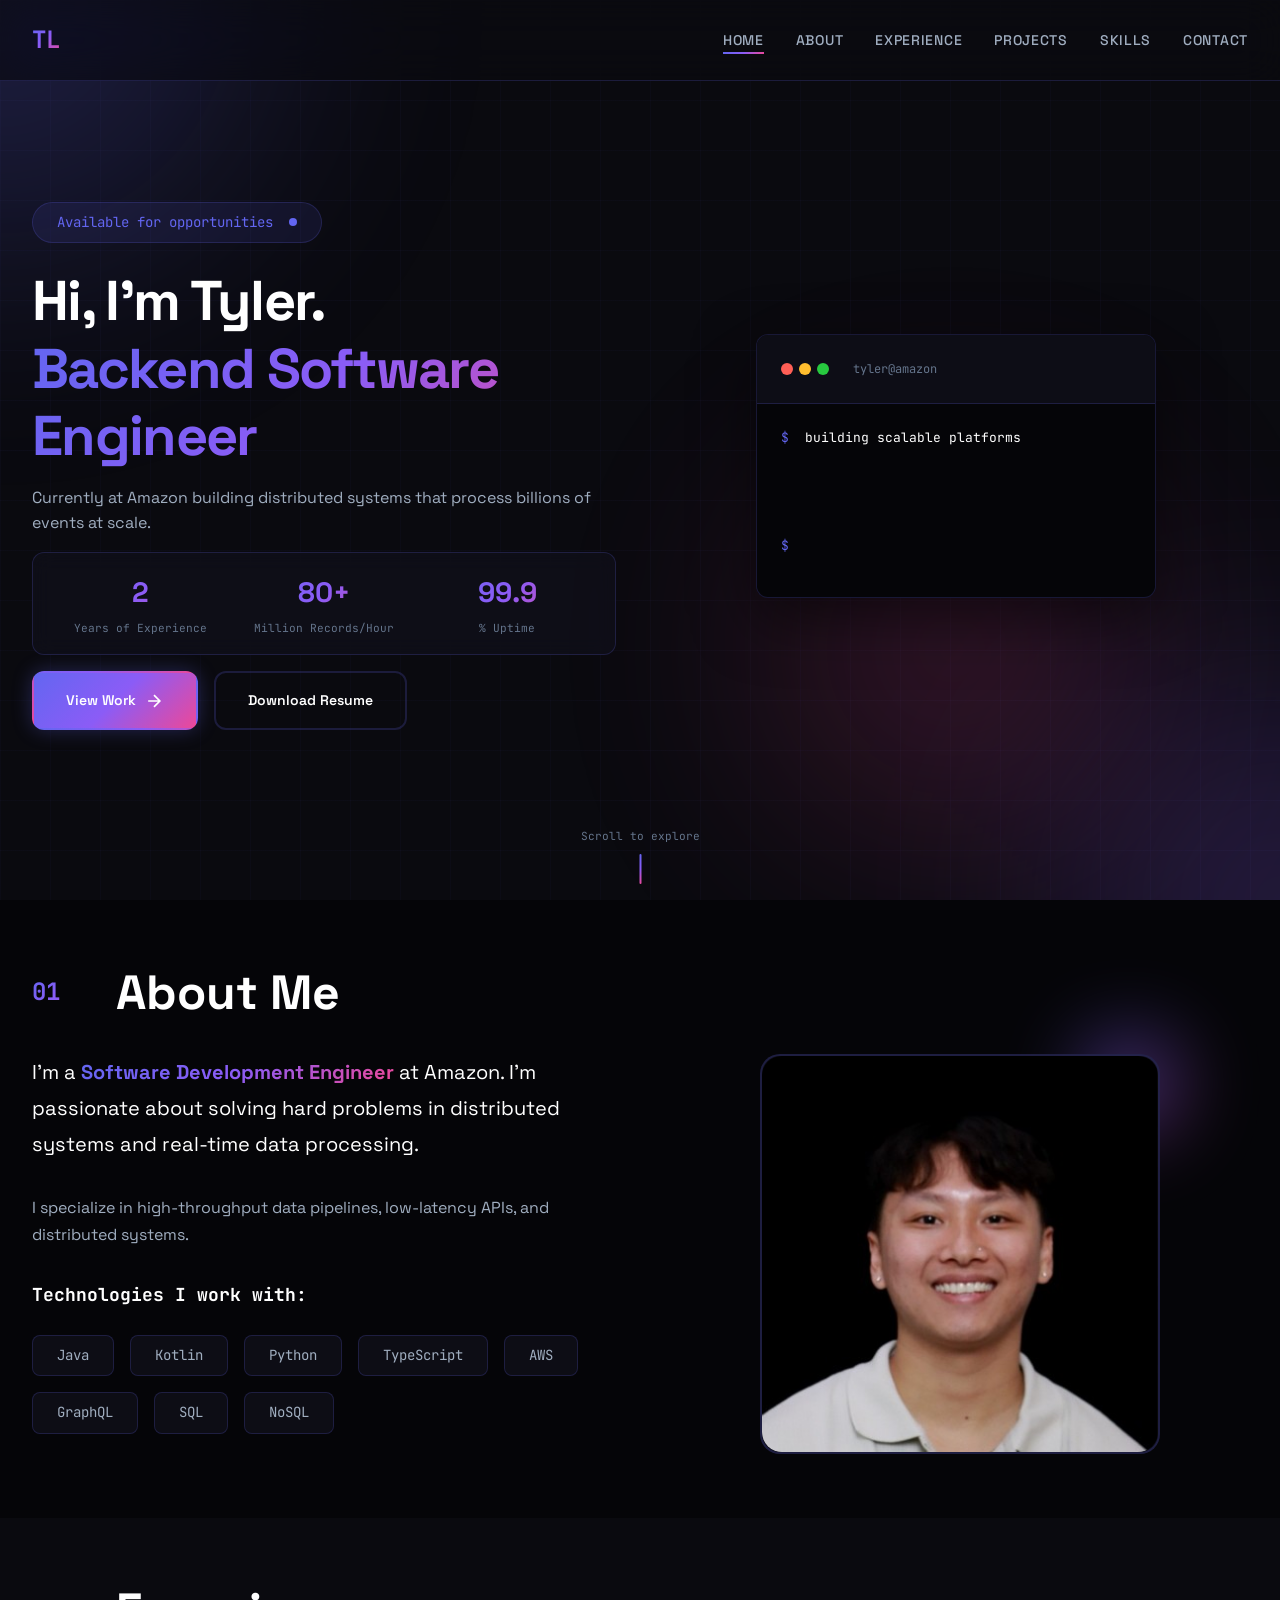
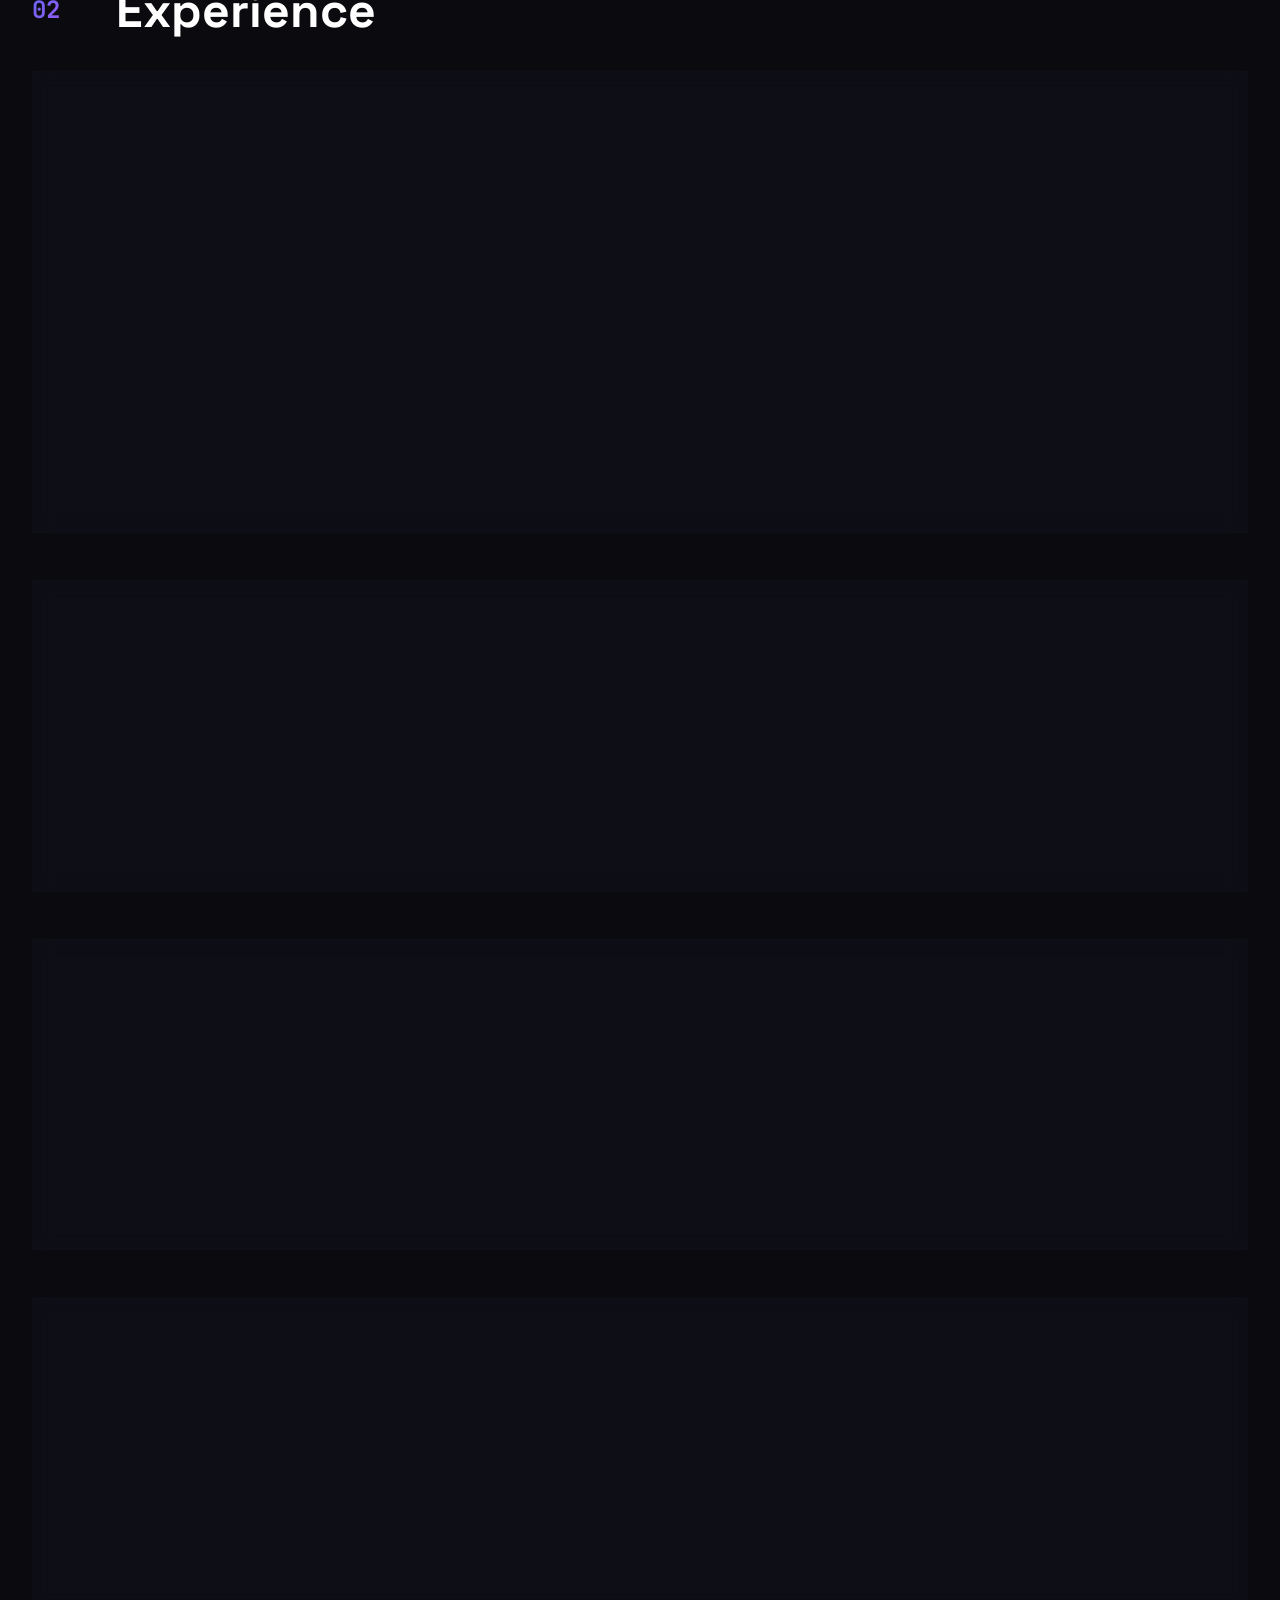
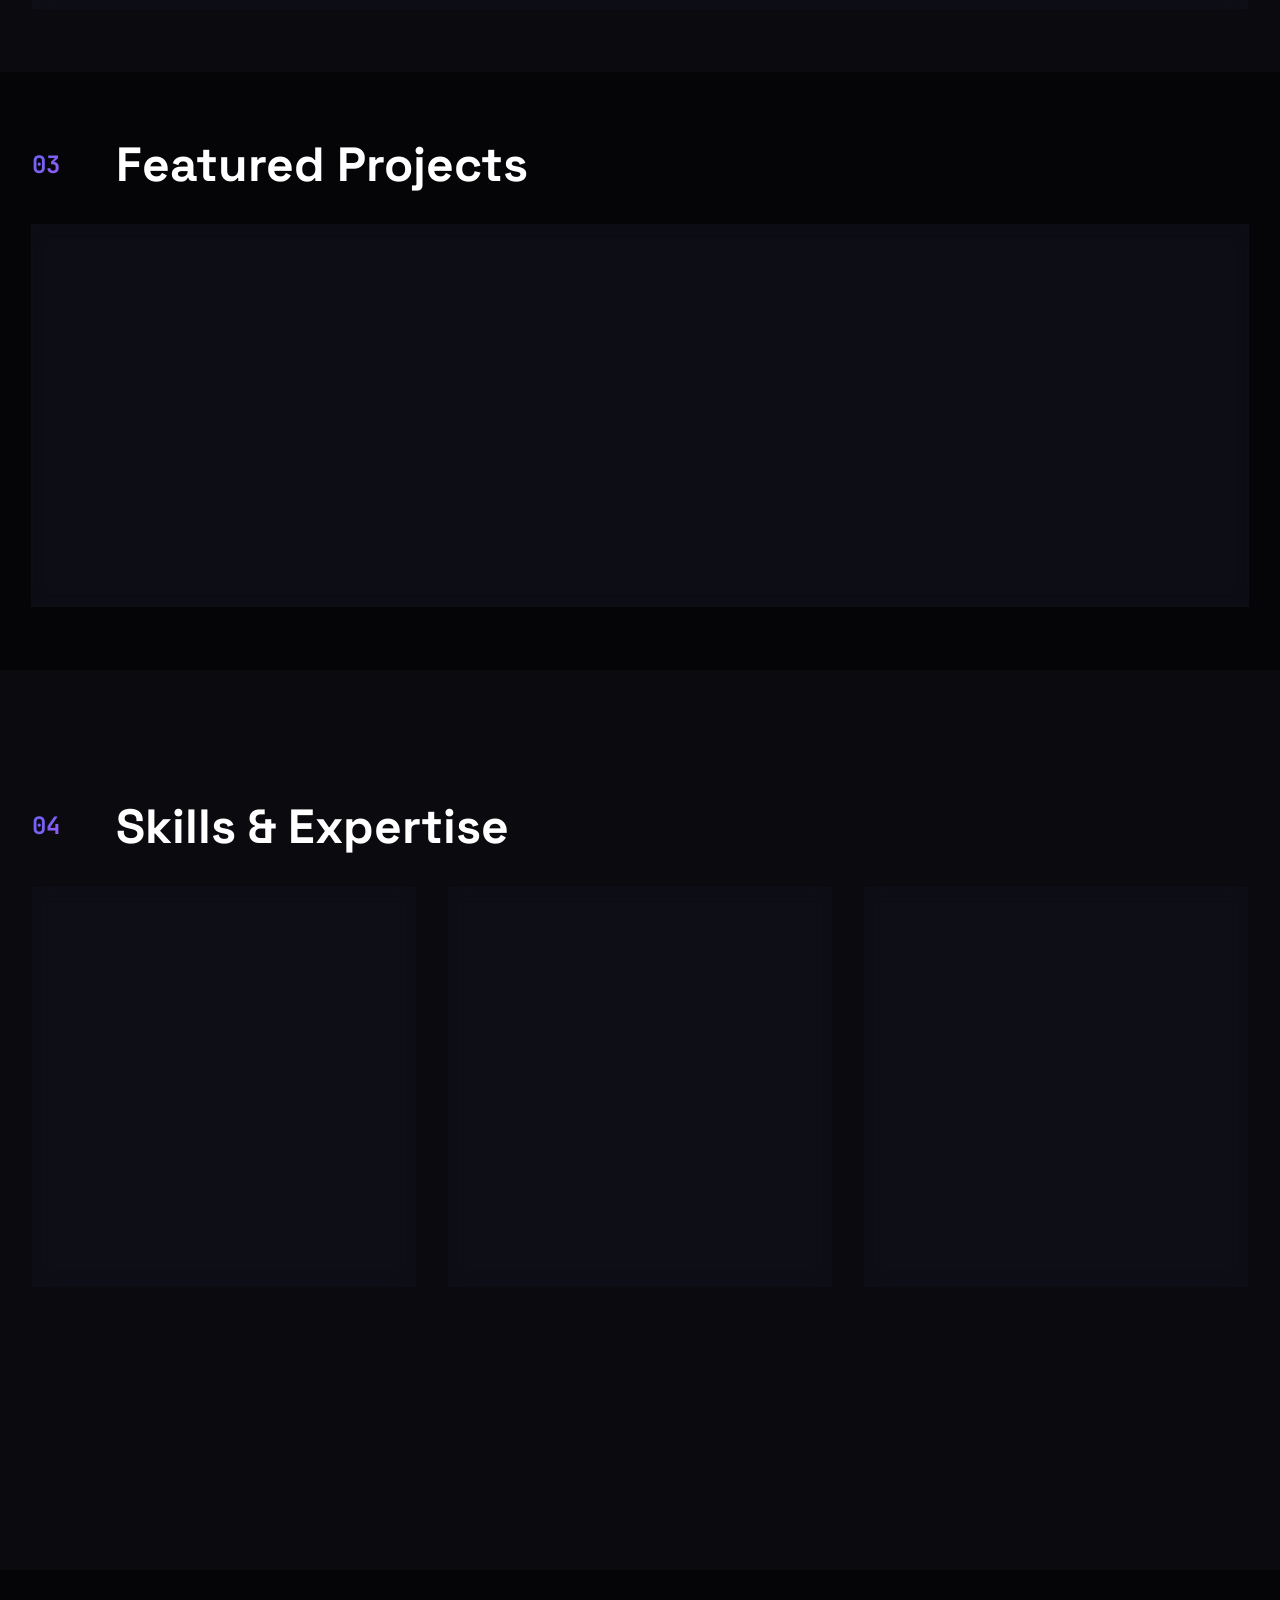
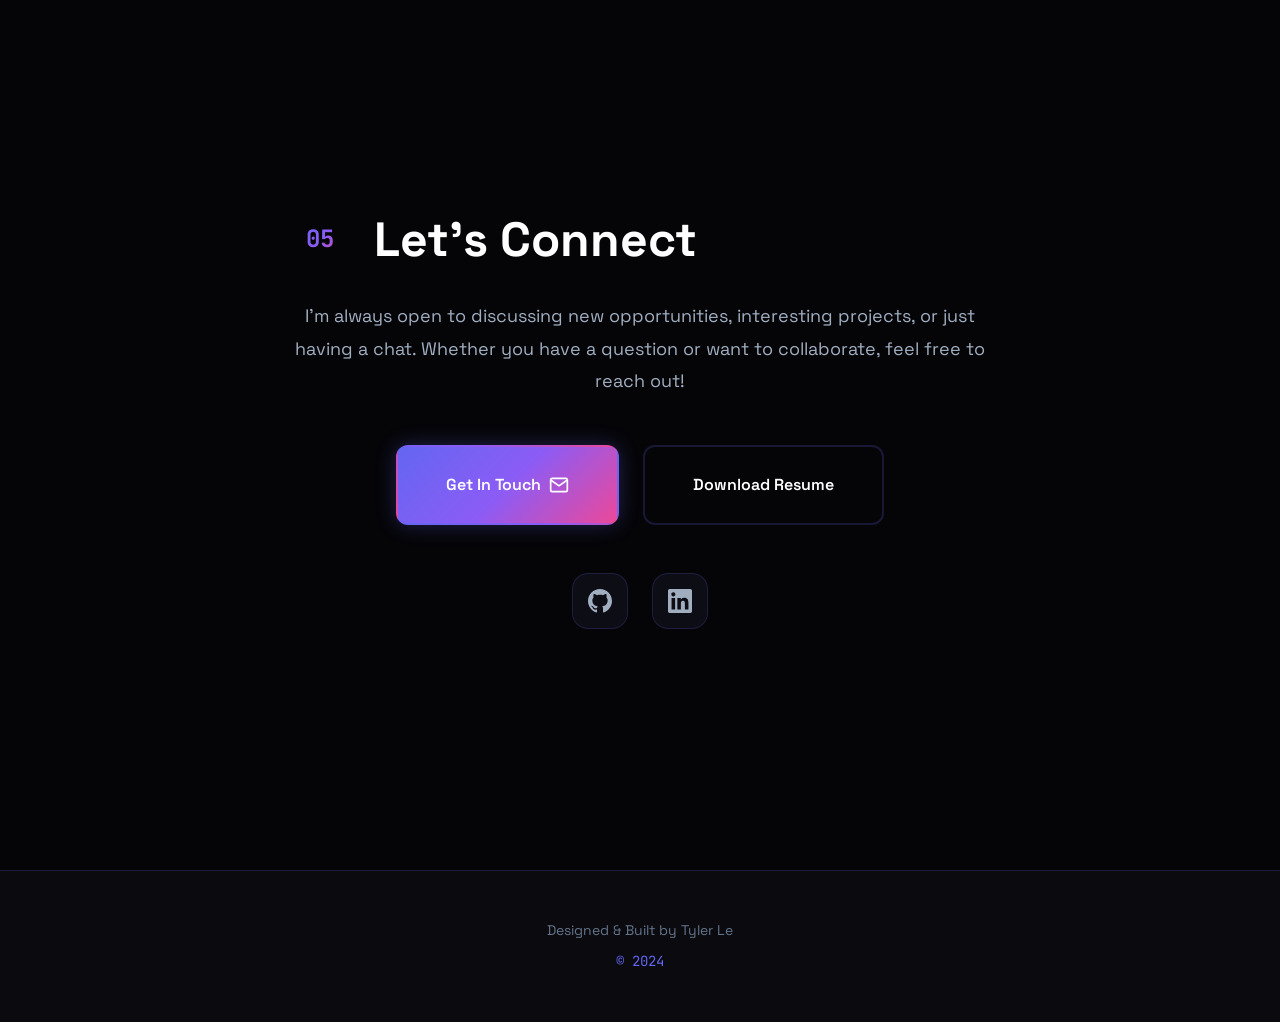
==== index.html @ 4655eb1f "first commit" ====
<!DOCTYPE html>
<html lang="en">

<head>
    <meta charset="UTF-8">
    <meta name="viewport" content="width=device-width, initial-scale=1.0">
    <title>Tyler Le - Software Engineer</title>
    <link rel="stylesheet" href="styles.css">
    <link rel="preconnect" href="https://fonts.googleapis.com">
    <link rel="preconnect" href="https://fonts.gstatic.com" crossorigin>
    <link
        href="https://fonts.googleapis.com/css2?family=Space+Grotesk:wght@300;400;500;600;700&family=JetBrains+Mono:wght@400;500;600;700&display=swap"
        rel="stylesheet">
</head>

<body>
    <!-- Animated Background -->
    <div class="animated-bg">
        <div class="grid-pattern"></div>
        <div class="gradient-blob blob-1"></div>
        <div class="gradient-blob blob-2"></div>
        <div class="gradient-blob blob-3"></div>
    </div>

    <!-- Navigation -->
    <nav class="navbar" id="navbar">
        <div class="nav-container">
            <div class="nav-logo">
                <span class="logo-text">TL</span>
            </div>
            <ul class="nav-menu" id="nav-menu">
                <li><a href="#home" class="nav-link">Home</a></li>
                <li><a href="#about" class="nav-link">About</a></li>
                <li><a href="#experience" class="nav-link">Experience</a></li>
                <li><a href="#projects" class="nav-link">Projects</a></li>
                <li><a href="#skills" class="nav-link">Skills</a></li>
                <li><a href="#contact" class="nav-link">Contact</a></li>
            </ul>
            <div class="hamburger" id="hamburger">
                <span></span>
                <span></span>
                <span></span>
            </div>
        </div>
    </nav>

    <!-- Hero Section -->
    <section id="home" class="hero">
        <div class="hero-container">
            <div class="hero-content">
                <div class="hero-badge">
                    <span class="badge-text">Available for opportunities</span>
                    <span class="badge-dot"></span>
                </div>
                <h1 class="hero-title">
                    <span class="title-line">Hi, I'm Tyler.</span>
                    <span class="title-line highlight">Backend Software Engineer</span>
                </h1>
                <p class="hero-subtitle">
                    Currently at Amazon building distributed systems that process billions of events at scale.
                </p>
                <div class="hero-stats">
                    <div class="stat-item">
                        <div class="stat-number" data-target="2">0</div>
                        <div class="stat-label">Years of Experience</div>
                    </div>
                    <div class="stat-item">
                        <div class="stat-number" data-target="80">0</div>
                        <div class="stat-label">Million Records/Hour</div>
                    </div>
                    <div class="stat-item">
                        <div class="stat-number" data-target="99.9">0</div>
                        <div class="stat-label">% Uptime</div>
                    </div>
                </div>
                <div class="hero-actions">
                    <a href="#projects" class="btn btn-primary">
                        <span>View Work</span>
                        <svg width="20" height="20" viewBox="0 0 24 24" fill="none" stroke="currentColor"
                            stroke-width="2">
                            <path d="M5 12h14M12 5l7 7-7 7" />
                        </svg>
                    </a>
                    <a href="files/resume.pdf" class="btn btn-secondary" download>
                        <span>Download Resume</span>
                    </a>
                </div>
            </div>
            <div class="hero-visual">
                <div class="code-terminal">
                    <div class="terminal-header">
                        <div class="terminal-dots">
                            <span></span>
                            <span></span>
                            <span></span>
                        </div>
                        <div class="terminal-title">tyler@amazon</div>
                    </div>
                    <div class="terminal-content">
                        <div class="terminal-line">
                            <span class="prompt">$</span>
                            <span class="command">building scalable platforms</span>
                        </div>
                        <div class="terminal-line output">
                            <span class="success">✓</span> designing distributed systems
                        </div>
                        <div class="terminal-line output">
                            <span class="success">✓</span> data pipelines powering ML products
                        </div>
                        <div class="terminal-line">
                            <span class="prompt">$</span>
                            <span class="cursor">_</span>
                        </div>
                    </div>
                </div>
            </div>
        </div>
        <div class="scroll-hint">
            <span>Scroll to explore</span>
            <div class="scroll-arrow"></div>
        </div>
    </section>

    <!-- About Section -->
    <section id="about" class="about">
        <div class="container">
            <div class="section-header">
                <span class="section-number">01</span>
                <h2 class="section-title">About Me</h2>
            </div>
            <div class="about-grid">
                <div class="about-text">
                    <p class="about-intro">
                        I'm a <strong>Software Development Engineer</strong> at Amazon. I'm passionate about solving
                        hard
                        problems in distributed systems and real-time data processing.
                    </p>
                    <p>
                        I specialize in high-throughput data pipelines, low-latency APIs, and distributed systems.
                    </p>
                    <div class="tech-stack">
                        <h3>Technologies I work with:</h3>
                        <div class="tech-tags">
                            <span class="tech-tag">Java</span>
                            <span class="tech-tag">Kotlin</span>
                            <span class="tech-tag">Python</span>
                            <span class="tech-tag">TypeScript</span>
                            <span class="tech-tag">AWS</span>
                            <span class="tech-tag">GraphQL</span>
                            <span class="tech-tag">SQL</span>
                            <span class="tech-tag">NoSQL</span>
                        </div>
                    </div>
                </div>
                <div class="about-image">
                    <div class="image-frame">
                        <div class="image-placeholder">
                            <img src="images/about-image.jpg" alt="Tyler Le" class="about-photo" />
                        </div>
                        <div class="image-decoration"></div>
                    </div>
                </div>
            </div>
        </div>
    </section>

    <!-- Experience Section -->
    <section id="experience" class="experience">
        <div class="container">
            <div class="section-header">
                <span class="section-number">02</span>
                <h2 class="section-title">Experience</h2>
            </div>
            <div class="experience-list">
                <div class="experience-card">
                    <div class="exp-header">
                        <div class="exp-title-group">
                            <h3 class="exp-title">Software Development Engineer</h3>
                            <span class="exp-company">Amazon</span>
                        </div>
                        <div class="exp-meta">
                            <span class="exp-date">Jun 2024 - Present</span>
                            <span class="exp-location">San Diego, CA</span>
                        </div>
                    </div>
                    <div class="exp-achievements">
                        <div class="achievement-item">
                            <div class="achievement-icon">🚀</div>
                            <div class="achievement-text">
                                <strong>40M+ users</strong> supported by backend APIs powering Interactive Video Ads on
                                Prime Video
                            </div>
                        </div>
                        <div class="achievement-item">
                            <div class="achievement-icon">📊</div>
                            <div class="achievement-text">
                                Built <strong>high-throughput pipeline</strong> processing 80M+ records/hr with Kotlin &
                                Kinesis
                            </div>
                        </div>
                        <div class="achievement-item">
                            <div class="achievement-icon">🎯</div>
                            <div class="achievement-text">
                                Built a privacy-compliant customer ID encryption system processing <strong>15K
                                    events/sec</strong> with sub-2ms latency using ElastiCache
                                and Lambda.
                            </div>
                        </div>
                        <div class="achievement-item">
                            <div class="achievement-icon">📈</div>
                            <div class="achievement-text">
                                Scaled Alexa Home & Away Modes to <strong>15M+ users</strong>, reducing p95 latency by
                                200ms
                            </div>
                        </div>
                    </div>
                </div>

                <div class="experience-card">
                    <div class="exp-header">
                        <div class="exp-title-group">
                            <h3 class="exp-title">Software Development Engineer Intern</h3>
                            <span class="exp-company">Amazon</span>
                        </div>
                        <div class="exp-meta">
                            <span class="exp-date">Jun 2023 - Sept 2023</span>
                            <span class="exp-location">Seattle, WA</span>
                        </div>
                    </div>
                    <div class="exp-achievements">
                        <div class="achievement-item">
                            <div class="achievement-icon">🔧</div>
                            <div class="achievement-text">
                                Shipped <strong>low-latency API</strong> using Java/Spring, reducing traffic
                                by 8x from the legacy architecture
                            </div>
                        </div>
                        <div class="achievement-item">
                            <div class="achievement-icon">✅</div>
                            <div class="achievement-text">
                                Maintained <strong>95% test coverage</strong> with JUnit & Mockito, improving deployment
                                reliability
                            </div>
                        </div>
                    </div>
                </div>

                <div class="experience-card">
                    <div class="exp-header">
                        <div class="exp-title-group">
                            <h3 class="exp-title">Software Engineer Intern</h3>
                            <span class="exp-company">General Atomics</span>
                        </div>
                        <div class="exp-meta">
                            <span class="exp-date">Jun 2022 - Aug 2022</span>
                            <span class="exp-location">Poway, CA</span>
                        </div>
                    </div>
                    <div class="exp-achievements">
                        <div class="achievement-item">
                            <div class="achievement-icon">✈️</div>
                            <div class="achievement-text">
                                Optimized <strong>mission-critical flight systems</strong> in C/C++ for autonomous
                                aircraft
                            </div>
                        </div>
                        <div class="achievement-item">
                            <div class="achievement-icon">🐛</div>
                            <div class="achievement-text">
                                Resolved <strong>16% of production bugs</strong> across avionics and communication
                                systems
                            </div>
                        </div>
                    </div>
                </div>

                <div class="experience-card">
                    <div class="exp-header">
                        <div class="exp-title-group">
                            <h3 class="exp-title">Software Engineer Intern</h3>
                            <span class="exp-company">Cardea Bio</span>
                        </div>
                        <div class="exp-meta">
                            <span class="exp-date">Jun 2021 - Sept 2021</span>
                            <span class="exp-location">San Diego, CA</span>
                        </div>
                    </div>
                    <div class="exp-achievements">
                        <div class="achievement-item">
                            <div class="achievement-icon">🤖</div>
                            <div class="achievement-text">
                                Engineered <strong>C#.NET application</strong> integrating 15+ robotic lab instruments
                            </div>
                        </div>
                        <div class="achievement-item">
                            <div class="achievement-icon">🔌</div>
                            <div class="achievement-text">
                                Developed <strong>RESTful APIs</strong> for secure hardware-software communication
                            </div>
                        </div>
                    </div>
                </div>
            </div>
        </div>
    </section>

    <!-- Projects Section -->
    <section id="projects" class="projects">
        <div class="container">
            <div class="section-header">
                <span class="section-number">03</span>
                <h2 class="section-title">Featured Projects</h2>
            </div>
            <div class="projects-grid">
                <div class="project-card large">
                    <div class="project-header">
                        <div class="project-badge">Featured</div>
                        <div class="project-links">
                            <a href="https://github.com/tyler-le/RedditCompilations" class="project-link"
                                target="_blank" rel="noopener noreferrer" aria-label="GitHub">
                                <svg width="20" height="20" viewBox="0 0 24 24" fill="currentColor">
                                    <path
                                        d="M12 0c-6.626 0-12 5.373-12 12 0 5.302 3.438 9.8 8.207 11.387.599.111.793-.261.793-.577v-2.234c-3.338.726-4.033-1.416-4.033-1.416-.546-1.387-1.333-1.756-1.333-1.756-1.089-.745.083-.729.083-.729 1.205.084 1.839 1.237 1.839 1.237 1.07 1.834 2.807 1.304 3.492.997.107-.775.418-1.305.762-1.604-2.665-.305-5.467-1.334-5.467-5.931 0-1.311.469-2.381 1.236-3.221-.124-.303-.535-1.524.117-3.176 0 0 1.008-.322 3.301 1.23.957-.266 1.983-.399 3.003-.404 1.02.005 2.047.138 3.006.404 2.291-1.552 3.297-1.23 3.297-1.23.653 1.653.242 2.874.118 3.176.77.84 1.235 1.911 1.235 3.221 0 4.609-2.807 5.624-5.479 5.921.43.372.823 1.102.823 2.222v3.293c0 .319.192.694.801.576 4.765-1.589 8.199-6.086 8.199-11.386 0-6.627-5.373-12-12-12z" />
                                </svg>
                            </a>
                        </div>
                    </div>
                    <h3 class="project-title">Reddit Video Compilation Bot</h3>
                    <p class="project-description">
                        A backend automation pipeline that ingests Reddit media via external APIs, scrapes and merges
                        video content, and publishes videos through automated upload workflows.
                    </p>
                    <div class="project-tech">
                        <span class="tech-badge">Python</span>
                        <span class="tech-badge">REST APIs</span>
                        <span class="tech-badge">OAuth</span>
                        <span class="tech-badge">Automation</span>
                    </div>
                </div>
            </div>
        </div>
    </section>

    <!-- Skills Section -->
    <section id="skills" class="skills">
        <div class="container">
            <div class="section-header">
                <span class="section-number">04</span>
                <h2 class="section-title">Skills & Expertise</h2>
            </div>
            <div class="skills-container">
                <div class="skill-category">
                    <h3 class="category-title">Languages</h3>
                    <div class="skill-items">
                        <div class="skill-item">Java</div>
                        <div class="skill-item">Kotlin</div>
                        <div class="skill-item">Python</div>
                        <div class="skill-item">C++</div>
                        <div class="skill-item">TypeScript</div>
                        <div class="skill-item">SQL</div>
                    </div>
                </div>
                <div class="skill-category">
                    <h3 class="category-title">Backend & Systems</h3>
                    <div class="skill-items">
                        <div class="skill-item">Microservices</div>
                        <div class="skill-item">REST/GraphQL APIs</div>
                        <div class="skill-item">Event-Driven Systems</div>
                        <div class="skill-item">Multithreading</div>
                        <div class="skill-item">High-Throughput Systems</div>
                        <div class="skill-item">Low-Latency Systems</div>
                        <div class="skill-item">Spring Boot</div>
                    </div>
                </div>
                <div class="skill-category">
                    <h3 class="category-title">Cloud & Tools</h3>
                    <div class="skill-items">
                        <div class="skill-item">Lambda</div>
                        <div class="skill-item">ECS</div>
                        <div class="skill-item">DynamoDB</div>
                        <div class="skill-item">ElastiCache</div>
                        <div class="skill-item">Kinesis</div>
                        <div class="skill-item">CI/CD</div>
                        <div class="skill-item">Git</div>
                        <div class="skill-item">Docker</div>
                        <div class="skill-item">JUnit</div>
                        <div class="skill-item">Mockito</div>
                    </div>
                </div>
            </div>
        </div>
    </section>

    <!-- Contact Section -->
    <section id="contact" class="contact">
        <div class="container">
            <div class="contact-content">
                <div class="section-header">
                    <span class="section-number">05</span>
                    <h2 class="section-title">Let's Connect</h2>
                </div>
                <p class="contact-text">
                    I'm always open to discussing new opportunities, interesting projects, or just having a chat.
                    Whether you have a question or want to collaborate, feel free to reach out!
                </p>
                <div class="contact-actions">
                    <a href="mailto:le.tyler.h@gmail.com" class="btn btn-primary btn-large" target="_blank"
                        rel="noopener noreferrer">
                        <span>Get In Touch</span>
                        <svg width="20" height="20" viewBox="0 0 24 24" fill="none" stroke="currentColor"
                            stroke-width="2">
                            <path d="M4 4h16c1.1 0 2 .9 2 2v12c0 1.1-.9 2-2 2H4c-1.1 0-2-.9-2-2V6c0-1.1.9-2 2-2z" />
                            <polyline points="22,6 12,13 2,6" />
                        </svg>
                    </a>
                    <a href="files/resume.pdf" class="btn btn-secondary btn-large" download >
                        <span>Download Resume</span>
                    </a>
                </div>
                <div class="social-links">
                    <a href="https://github.com/tyler-le" class="social-link" target="_blank" rel="noopener noreferrer"
                        aria-label="GitHub">
                        <svg width="24" height="24" viewBox="0 0 24 24" fill="currentColor">
                            <path
                                d="M12 0c-6.626 0-12 5.373-12 12 0 5.302 3.438 9.8 8.207 11.387.599.111.793-.261.793-.577v-2.234c-3.338.726-4.033-1.416-4.033-1.416-.546-1.387-1.333-1.756-1.333-1.756-1.089-.745.083-.729.083-.729 1.205.084 1.839 1.237 1.839 1.237 1.07 1.834 2.807 1.304 3.492.997.107-.775.418-1.305.762-1.604-2.665-.305-5.467-1.334-5.467-5.931 0-1.311.469-2.381 1.236-3.221-.124-.303-.535-1.524.117-3.176 0 0 1.008-.322 3.301 1.23.957-.266 1.983-.399 3.003-.404 1.02.005 2.047.138 3.006.404 2.291-1.552 3.297-1.23 3.297-1.23.653 1.653.242 2.874.118 3.176.77.84 1.235 1.911 1.235 3.221 0 4.609-2.807 5.624-5.479 5.921.43.372.823 1.102.823 2.222v3.293c0 .319.192.694.801.576 4.765-1.589 8.199-6.086 8.199-11.386 0-6.627-5.373-12-12-12z" />
                        </svg>
                    </a>
                    <a href="https://linkedin.com/in/le-tyler" class="social-link" target="_blank"
                        rel="noopener noreferrer" aria-label="LinkedIn">
                        <svg width="24" height="24" viewBox="0 0 24 24" fill="currentColor">
                            <path
                                d="M20.447 20.452h-3.554v-5.569c0-1.328-.027-3.037-1.852-3.037-1.853 0-2.136 1.445-2.136 2.939v5.667H9.351V9h3.414v1.561h.046c.477-.9 1.637-1.85 3.37-1.85 3.601 0 4.267 2.37 4.267 5.455v6.286zM5.337 7.433c-1.144 0-2.063-.926-2.063-2.065 0-1.138.92-2.063 2.063-2.063 1.14 0 2.064.925 2.064 2.063 0 1.139-.925 2.065-2.064 2.065zm1.782 13.019H3.555V9h3.564v11.452zM22.225 0H1.771C.792 0 0 .774 0 1.729v20.542C0 23.227.792 24 1.771 24h20.451C23.2 24 24 23.227 24 22.271V1.729C24 .774 23.2 0 22.222 0h.003z" />
                        </svg>
                    </a>
                </div>
            </div>
        </div>
    </section>

    <!-- Footer -->
    <footer class="footer">
        <div class="container">
            <p>Designed & Built by Tyler Le</p>
            <p class="footer-year">© 2024</p>
        </div>
    </footer>

    <script src="script.js"></script>
</body>

</html>
---- styles.css ----
/* ============================================
   BOLD MODERN PORTFOLIO - WOW FACTOR DESIGN
   ============================================ */

:root {
    /* Bold Color Palette */
    --bg-dark: #0a0a0f;
    --bg-darker: #050508;
    --bg-card: rgba(15, 15, 25, 0.8);
    --bg-card-hover: rgba(20, 20, 35, 0.95);
    --text-primary: #ffffff;
    --text-secondary: #a0aec0;
    --text-muted: #64748b;
    --accent-primary: #6366f1;
    --accent-secondary: #8b5cf6;
    --accent-tertiary: #ec4899;
    --accent-gradient: linear-gradient(135deg, #6366f1 0%, #8b5cf6 50%, #ec4899 100%);
    --accent-gradient-2: linear-gradient(135deg, #8b5cf6 0%, #ec4899 100%);
    --border-color: rgba(99, 102, 241, 0.2);
    --border-glow: rgba(99, 102, 241, 0.4);
    
    /* Typography */
    --font-main: 'Space Grotesk', -apple-system, sans-serif;
    --font-mono: 'JetBrains Mono', monospace;
    
    /* Spacing */
    --space-xs: 0.5rem;
    --space-sm: 1rem;
    --space-md: 1.5rem;
    --space-lg: 2rem;
    --space-xl: 3rem;
    --space-2xl: 4rem;
    --space-3xl: 6rem;
    
    /* Effects */
    --glow: 0 0 20px rgba(99, 102, 241, 0.3);
    --glow-strong: 0 0 40px rgba(99, 102, 241, 0.5);
    --shadow-lg: 0 20px 60px rgba(0, 0, 0, 0.5);
}

* {
    margin: 0;
    padding: 0;
    box-sizing: border-box;
}

html {
    scroll-behavior: smooth;
    font-size: 16px;
}

body {
    font-family: var(--font-main);
    background: var(--bg-dark);
    color: var(--text-secondary);
    line-height: 1.7;
    overflow-x: hidden;
    -webkit-font-smoothing: antialiased;
}

/* ============================================
   Animated Background
   ============================================ */

.animated-bg {
    position: fixed;
    inset: 0;
    z-index: -1;
    overflow: hidden;
}

.grid-pattern {
    position: absolute;
    inset: 0;
    background-image: 
        linear-gradient(rgba(99, 102, 241, 0.03) 1px, transparent 1px),
        linear-gradient(90deg, rgba(99, 102, 241, 0.03) 1px, transparent 1px);
    background-size: 50px 50px;
    animation: gridMove 20s linear infinite;
}

@keyframes gridMove {
    0% { transform: translate(0, 0); }
    100% { transform: translate(50px, 50px); }
}

.gradient-blob {
    position: absolute;
    border-radius: 50%;
    filter: blur(120px);
    opacity: 0.3;
    animation: blobFloat 20s ease-in-out infinite;
}

.blob-1 {
    width: 600px;
    height: 600px;
    background: radial-gradient(circle, var(--accent-primary), transparent);
    top: -300px;
    left: -300px;
    animation-delay: 0s;
}

.blob-2 {
    width: 500px;
    height: 500px;
    background: radial-gradient(circle, var(--accent-secondary), transparent);
    bottom: -250px;
    right: -250px;
    animation-delay: 7s;
}

.blob-3 {
    width: 400px;
    height: 400px;
    background: radial-gradient(circle, var(--accent-tertiary), transparent);
    top: 50%;
    right: 10%;
    animation-delay: 14s;
}

@keyframes blobFloat {
    0%, 100% {
        transform: translate(0, 0) scale(1);
    }
    33% {
        transform: translate(50px, -50px) scale(1.1);
    }
    66% {
        transform: translate(-30px, 30px) scale(0.9);
    }
}

/* ============================================
   Navigation - Minimal & Elegant
   ============================================ */

.navbar {
    position: fixed;
    top: 0;
    left: 0;
    right: 0;
    z-index: 1000;
    background: rgba(10, 10, 15, 0.7);
    backdrop-filter: blur(20px) saturate(180%);
    border-bottom: 1px solid var(--border-color);
    transition: all 0.3s ease;
}

.navbar.scrolled {
    background: rgba(10, 10, 15, 0.95);
    box-shadow: 0 4px 20px rgba(0, 0, 0, 0.3);
}

.nav-container {
    max-width: 1400px;
    margin: 0 auto;
    padding: 0 var(--space-lg);
    display: flex;
    justify-content: space-between;
    align-items: center;
    height: 80px;
}

.nav-logo .logo-text {
    font-family: var(--font-mono);
    font-size: 1.5rem;
    font-weight: 700;
    background: var(--accent-gradient);
    -webkit-background-clip: text;
    -webkit-text-fill-color: transparent;
    background-clip: text;
    letter-spacing: -0.02em;
}

.nav-menu {
    display: flex;
    list-style: none;
    gap: var(--space-xl);
    align-items: center;
}

.nav-link {
    color: var(--text-secondary);
    text-decoration: none;
    font-size: 0.875rem;
    font-weight: 500;
    position: relative;
    transition: all 0.3s ease;
    text-transform: uppercase;
    letter-spacing: 0.05em;
}

.nav-link::after {
    content: '';
    position: absolute;
    bottom: -5px;
    left: 0;
    width: 0;
    height: 2px;
    background: var(--accent-gradient);
    transition: width 0.3s ease;
}

.nav-link:hover {
    color: var(--text-primary);
}

.nav-link:hover::after,
.nav-link.active::after {
    width: 100%;
}

.hamburger {
    display: none;
    flex-direction: column;
    cursor: pointer;
    gap: 6px;
    z-index: 1001;
}

.hamburger span {
    width: 28px;
    height: 3px;
    background: var(--text-primary);
    transition: all 0.3s ease;
    border-radius: 2px;
}

.hamburger.active span:nth-child(1) {
    transform: rotate(45deg) translate(8px, 8px);
}

.hamburger.active span:nth-child(2) {
    opacity: 0;
}

.hamburger.active span:nth-child(3) {
    transform: rotate(-45deg) translate(8px, -8px);
}

/* ============================================
   Hero Section - Bold & Impactful
   ============================================ */

.hero {
    min-height: 100vh;
    height: auto;
    display: flex;
    align-items: center;
    justify-content: center;
    position: relative;
    padding: var(--space-lg);
    padding-top: 80px;
    padding-bottom: var(--space-xl);
    overflow: visible;
}

.hero-container {
    max-width: 1400px;
    width: 100%;
    display: grid;
    grid-template-columns: 1fr 1fr;
    gap: var(--space-xl);
    align-items: center;
    z-index: 2;
    position: relative;
    min-height: calc(100vh - 80px - var(--space-xl));
}

.hero-content {
    animation: fadeInUp 0.8s ease-out;
}

.hero-badge {
    display: inline-flex;
    align-items: center;
    gap: var(--space-sm);
    padding: var(--space-xs) var(--space-md);
    background: rgba(99, 102, 241, 0.1);
    border: 1px solid var(--border-color);
    border-radius: 50px;
    margin-bottom: var(--space-md);
    font-size: 0.875rem;
    font-family: var(--font-mono);
    color: var(--accent-primary);
}

.badge-dot {
    width: 8px;
    height: 8px;
    background: var(--accent-primary);
    border-radius: 50%;
    animation: pulse 2s ease-in-out infinite;
}

@keyframes pulse {
    0%, 100% { opacity: 1; }
    50% { opacity: 0.5; }
}

.hero-title {
    font-size: clamp(2rem, 5vw, 3.5rem);
    font-weight: 700;
    line-height: 1.2;
    margin-bottom: var(--space-sm);
    letter-spacing: -0.03em;
}

.title-line {
    display: block;
    color: var(--text-primary);
}

.title-line.highlight {
    background: var(--accent-gradient);
    -webkit-background-clip: text;
    -webkit-text-fill-color: transparent;
    background-clip: text;
    position: relative;
}

.hero-subtitle {
    font-size: clamp(0.875rem, 1.5vw, 1rem);
    color: var(--text-secondary);
    margin-bottom: var(--space-sm);
    line-height: 1.6;
    max-width: 600px;
}

.hero-stats {
    display: grid;
    grid-template-columns: repeat(3, 1fr);
    gap: var(--space-sm);
    margin-bottom: var(--space-sm);
    padding: var(--space-sm) var(--space-md);
    background: var(--bg-card);
    backdrop-filter: blur(10px);
    border-radius: 12px;
    border: 1px solid var(--border-color);
    transition: all 0.3s ease;
    position: relative;
    overflow: hidden;
}

.hero-stats::before {
    content: '';
    position: absolute;
    top: 0;
    left: -100%;
    width: 100%;
    height: 100%;
    background: linear-gradient(90deg, transparent, rgba(99, 102, 241, 0.1), transparent);
    transition: left 0.5s ease;
}

.hero-stats:hover::before {
    left: 100%;
}

.hero-stats:hover {
    border-color: var(--accent-primary);
    box-shadow: var(--glow);
    transform: translateY(-5px);
}

.stat-item {
    text-align: center;
}

.stat-number {
    font-size: 1.75rem;
    font-weight: 700;
    background: var(--accent-gradient);
    -webkit-background-clip: text;
    -webkit-text-fill-color: transparent;
    background-clip: text;
    margin-bottom: 2px;
    transition: transform 0.3s ease;
}

.stat-item:hover .stat-number {
    transform: scale(1.1);
}

.stat-label {
    font-size: 0.7rem;
    color: var(--text-muted);
    font-family: var(--font-mono);
}

.tech-stack-inline {
    display: flex;
    align-items: center;
    gap: var(--space-md);
    margin-bottom: var(--space-md);
    flex-wrap: wrap;
}

.tech-label {
    font-family: var(--font-mono);
    font-size: 0.875rem;
    color: var(--text-muted);
    font-weight: 500;
}

.tech-items-inline {
    display: flex;
    gap: var(--space-sm);
    flex-wrap: wrap;
}

.tech-item-inline {
    padding: var(--space-xs) var(--space-md);
    background: var(--bg-card);
    border: 1px solid var(--border-color);
    border-radius: 8px;
    font-size: 0.875rem;
    font-family: var(--font-mono);
    color: var(--text-secondary);
    transition: all 0.3s ease;
    font-weight: 500;
}

.tech-item-inline:hover {
    border-color: var(--accent-primary);
    color: var(--accent-primary);
    transform: translateY(-2px);
    box-shadow: var(--glow);
}

.hero-actions {
    display: flex;
    gap: var(--space-sm);
    flex-wrap: wrap;
    margin-top: var(--space-sm);
}

.btn {
    padding: var(--space-sm) var(--space-lg);
    border-radius: 12px;
    text-decoration: none;
    font-weight: 600;
    font-size: 0.875rem;
    transition: all 0.3s ease;
    border: 2px solid transparent;
    display: inline-flex;
    align-items: center;
    gap: var(--space-xs);
    cursor: pointer;
    position: relative;
    overflow: hidden;
}

.btn-primary {
    background: var(--accent-gradient);
    color: var(--text-primary);
    box-shadow: var(--glow);
}

.btn-primary:hover {
    transform: translateY(-2px);
    box-shadow: var(--glow-strong);
}

.btn-primary:active {
    transform: translateY(0);
}

.btn-secondary {
    background: transparent;
    color: var(--text-primary);
    border-color: var(--border-color);
}

.btn-secondary:hover {
    background: var(--bg-card);
    border-color: var(--accent-primary);
    transform: translateY(-2px);
}

.btn-large {
    padding: var(--space-md) var(--space-xl);
    font-size: 1rem;
}


@keyframes ripple {
    to {
        transform: scale(4);
        opacity: 0;
    }
}

/* Hero Visual */
.hero-visual {
    position: relative;
    height: 100%;
    max-height: 350px;
    display: flex;
    align-items: center;
    justify-content: center;
    animation: fadeIn 1s ease-out 0.3s both;
    z-index: 1;
}

.code-terminal {
    width: 100%;
    max-width: 400px;
    background: var(--bg-darker);
    border-radius: 12px;
    border: 1px solid var(--border-color);
    overflow: hidden;
    box-shadow: var(--shadow-lg);
}

.terminal-header {
    background: var(--bg-card);
    padding: var(--space-md);
    display: flex;
    align-items: center;
    gap: var(--space-md);
    border-bottom: 1px solid var(--border-color);
}

.terminal-dots {
    display: flex;
    gap: 6px;
}

.terminal-dots span {
    width: 12px;
    height: 12px;
    border-radius: 50%;
}

.terminal-dots span:nth-child(1) {
    background: #ff5f56;
}

.terminal-dots span:nth-child(2) {
    background: #ffbd2e;
}

.terminal-dots span:nth-child(3) {
    background: #27c93f;
}

.terminal-title {
    font-family: var(--font-mono);
    font-size: 0.75rem;
    color: var(--text-muted);
}

.terminal-content {
    padding: var(--space-md);
    font-family: var(--font-mono);
    font-size: 0.8125rem;
    line-height: 1.6;
}

.terminal-line {
    margin-bottom: var(--space-sm);
    min-height: 1.5em;
}

.prompt {
    color: var(--accent-primary);
    margin-right: var(--space-xs);
}

.command {
    color: var(--text-primary);
    opacity: 0;
}

.terminal-line.output {
    color: var(--text-secondary);
    padding-left: var(--space-md);
    opacity: 0;
}

.cursor {
    opacity: 0;
}

.success {
    color: #27c93f;
    margin-right: var(--space-xs);
}

.cursor {
    color: var(--accent-primary);
    animation: blink 1s infinite;
}

@keyframes blink {
    0%, 50% { opacity: 1; }
    51%, 100% { opacity: 0; }
}

.scroll-hint {
    position: absolute;
    bottom: var(--space-sm);
    left: 50%;
    transform: translateX(-50%);
    display: flex;
    flex-direction: column;
    align-items: center;
    gap: var(--space-xs);
    color: var(--text-muted);
    font-size: 0.7rem;
    font-family: var(--font-mono);
    animation: bounce 2s infinite;
    z-index: 10;
}

.scroll-arrow {
    width: 2px;
    height: 30px;
    background: var(--accent-gradient);
    border-radius: 2px;
    animation: scrollDown 2s infinite;
}

@keyframes scrollDown {
    0% {
        transform: translateY(0);
        opacity: 1;
    }
    100% {
        transform: translateY(20px);
        opacity: 0;
    }
}

@keyframes bounce {
    0%, 20%, 50%, 80%, 100% {
        transform: translateX(-50%) translateY(0);
    }
    40% {
        transform: translateX(-50%) translateY(-10px);
    }
    60% {
        transform: translateX(-50%) translateY(-5px);
    }
}

@keyframes fadeInUp {
    from {
        opacity: 0;
        transform: translateY(30px);
    }
    to {
        opacity: 1;
        transform: translateY(0);
    }
}

@keyframes fadeIn {
    from { opacity: 0; }
    to { opacity: 1; }
}

/* ============================================
   Container & Sections
   ============================================ */

.container {
    max-width: 1400px;
    margin: 0 auto;
    padding: 0 var(--space-lg);
}

section {
    padding: var(--space-2xl) 0;
    position: relative;
}

.skills {
    background: var(--bg-dark);
    padding: var(--space-2xl) 0;
    min-height: 100vh;
    display: flex;
    flex-direction: column;
    justify-content: flex-start;
    padding-top: calc(80px + var(--space-xl));
}

.contact {
    padding: var(--space-2xl) 0;
    min-height: 100vh;
    display: flex;
    flex-direction: column;
    justify-content: center;
}

.section-header {
    display: flex;
    align-items: center;
    gap: var(--space-md);
    margin-bottom: var(--space-lg);
}

.skills .section-header {
    margin-bottom: var(--space-lg);
}

.section-number {
    font-family: var(--font-mono);
    font-size: 1.5rem;
    font-weight: 700;
    background: var(--accent-gradient);
    -webkit-background-clip: text;
    -webkit-text-fill-color: transparent;
    background-clip: text;
    min-width: 60px;
}

.section-title {
    font-size: clamp(1.75rem, 4vw, 3rem);
    font-weight: 700;
    color: var(--text-primary);
    line-height: 1.2;
}

/* ============================================
   About Section
   ============================================ */

.about {
    background: var(--bg-darker);
}

.about-grid {
    display: grid;
    grid-template-columns: 1fr 1fr;
    gap: var(--space-3xl);
    align-items: start;
}

.about-text {
    display: flex;
    flex-direction: column;
    gap: var(--space-lg);
}

.about-intro {
    font-size: 1.25rem;
    color: var(--text-primary);
    line-height: 1.8;
}

.about-intro strong {
    background: var(--accent-gradient);
    -webkit-background-clip: text;
    -webkit-text-fill-color: transparent;
    background-clip: text;
}

.tech-stack h3 {
    font-size: 1.125rem;
    color: var(--text-primary);
    margin-bottom: var(--space-md);
    font-family: var(--font-mono);
}

.tech-tags {
    display: flex;
    flex-wrap: wrap;
    gap: var(--space-sm);
}

.tech-tag {
    padding: var(--space-xs) var(--space-md);
    background: var(--bg-card);
    border: 1px solid var(--border-color);
    border-radius: 8px;
    font-size: 0.875rem;
    font-family: var(--font-mono);
    color: var(--text-secondary);
    transition: all 0.3s ease;
}

.tech-tag:hover {
    border-color: var(--accent-primary);
    color: var(--accent-primary);
    transform: translateY(-2px);
}

.about-image {
    display: flex;
    justify-content: center;
    align-items: center;
}

.image-frame {
    position: relative;
    width: 100%;
    max-width: 400px;
}

.image-placeholder {
    width: 100%;
    aspect-ratio: 1;
    background: var(--bg-card);
    border-radius: 20px;
    border: 2px solid var(--border-color);
    display: flex;
    align-items: center;
    justify-content: center;
    overflow: hidden;
    transition: all 0.3s ease;
}

.about-photo {
    width: 100%;
    height: 100%;
    object-fit: cover;
    border-radius: 20px;
}

.image-placeholder:hover {
    border-color: var(--accent-primary);
    box-shadow: var(--glow);
    transform: scale(1.02);
}

.image-decoration {
    position: absolute;
    top: -20px;
    right: -20px;
    width: 100px;
    height: 100px;
    background: var(--accent-gradient);
    border-radius: 50%;
    filter: blur(40px);
    opacity: 0.5;
    z-index: -1;
}

/* ============================================
   Experience Section
   ============================================ */

.experience {
    background: var(--bg-dark);
}

.experience-list {
    display: flex;
    flex-direction: column;
    gap: var(--space-xl);
}

.experience-card {
    background: var(--bg-card);
    backdrop-filter: blur(10px);
    border: 1px solid var(--border-color);
    border-radius: 20px;
    padding: var(--space-xl);
    transition: all 0.3s ease;
    position: relative;
    overflow: hidden;
}

.experience-card::before {
    content: '';
    position: absolute;
    top: 0;
    left: 0;
    width: 4px;
    height: 100%;
    background: var(--accent-gradient);
    transform: scaleY(0);
    transition: transform 0.3s ease;
}

.experience-card:hover {
    transform: translateX(15px) scale(1.02);
    border-color: var(--accent-primary);
    box-shadow: var(--glow-strong);
}

.experience-card:hover .exp-title {
    background: var(--accent-gradient);
    -webkit-background-clip: text;
    -webkit-text-fill-color: transparent;
    background-clip: text;
}

.experience-card:hover::before {
    transform: scaleY(1);
}

.exp-header {
    display: flex;
    justify-content: space-between;
    align-items: flex-start;
    margin-bottom: var(--space-lg);
    flex-wrap: wrap;
    gap: var(--space-md);
}

.exp-title-group {
    flex: 1;
}

.exp-title {
    font-size: 1.5rem;
    font-weight: 700;
    color: var(--text-primary);
    margin-bottom: var(--space-xs);
}

.exp-company {
    font-size: 1.125rem;
    color: var(--accent-primary);
    font-weight: 600;
    font-family: var(--font-mono);
}

.exp-meta {
    display: flex;
    flex-direction: column;
    gap: var(--space-xs);
    text-align: right;
}

.exp-date,
.exp-location {
    font-size: 0.875rem;
    color: var(--text-muted);
    font-family: var(--font-mono);
}

.exp-achievements {
    display: grid;
    grid-template-columns: repeat(auto-fit, minmax(300px, 1fr));
    gap: var(--space-md);
}

.achievement-item {
    display: flex;
    gap: var(--space-md);
    padding: var(--space-md);
    background: var(--bg-darker);
    border-radius: 12px;
    border: 1px solid var(--border-color);
    transition: all 0.3s ease;
}

.achievement-item {
    position: relative;
    overflow: hidden;
}

.achievement-item::before {
    content: '';
    position: absolute;
    top: 0;
    left: -100%;
    width: 100%;
    height: 100%;
    background: var(--accent-gradient);
    opacity: 0.1;
    transition: left 0.3s ease;
}

.achievement-item:hover::before {
    left: 0;
}

.achievement-item:hover {
    border-color: var(--accent-primary);
    transform: translateY(-3px) scale(1.02);
    box-shadow: var(--glow);
}

.achievement-item:hover .achievement-icon {
    transform: scale(1.2) rotate(10deg);
}

.achievement-icon {
    transition: transform 0.3s ease;
}

.achievement-icon {
    font-size: 1.5rem;
    flex-shrink: 0;
}

.achievement-text {
    color: var(--text-secondary);
    line-height: 1.6;
}

.achievement-text strong {
    color: var(--text-primary);
    font-weight: 600;
}

/* ============================================
   Projects Section
   ============================================ */

.projects {
    background: var(--bg-darker);
}

.projects-grid {
    display: grid;
    gap: var(--space-xl);
}

.project-card {
    background: var(--bg-card);
    backdrop-filter: blur(10px);
    border: 1px solid var(--border-color);
    border-radius: 20px;
    padding: var(--space-xl);
    transition: all 0.3s ease;
    position: relative;
    overflow: hidden;
}

.project-card::before {
    content: '';
    position: absolute;
    top: 0;
    left: 0;
    right: 0;
    height: 4px;
    background: var(--accent-gradient);
    transform: scaleX(0);
    transition: transform 0.3s ease;
}

.project-card {
    position: relative;
    overflow: visible;
}

.project-card::after {
    content: '';
    position: absolute;
    inset: -2px;
    border-radius: 20px;
    padding: 2px;
    background: var(--accent-gradient);
    -webkit-mask: linear-gradient(#fff 0 0) content-box, linear-gradient(#fff 0 0);
    -webkit-mask-composite: xor;
    mask-composite: exclude;
    opacity: 0;
    transition: opacity 0.3s ease;
    z-index: -1;
}

.project-card:hover {
    transform: translateY(-12px) scale(1.02);
    border-color: var(--accent-primary);
    box-shadow: var(--glow-strong);
}

.project-card:hover::after {
    opacity: 1;
}

.project-card:hover .project-title {
    background: var(--accent-gradient);
    -webkit-background-clip: text;
    -webkit-text-fill-color: transparent;
    background-clip: text;
}

.project-card:hover::before {
    transform: scaleX(1);
}

.project-header {
    display: flex;
    justify-content: space-between;
    align-items: center;
    margin-bottom: var(--space-lg);
}

.project-badge {
    padding: var(--space-xs) var(--space-md);
    background: var(--accent-gradient);
    color: var(--text-primary);
    border-radius: 8px;
    font-size: 0.75rem;
    font-weight: 600;
    font-family: var(--font-mono);
    text-transform: uppercase;
    letter-spacing: 0.05em;
}

.project-links {
    display: flex;
    gap: var(--space-sm);
}

.project-link {
    width: 40px;
    height: 40px;
    display: flex;
    align-items: center;
    justify-content: center;
    background: var(--bg-darker);
    border: 1px solid var(--border-color);
    border-radius: 10px;
    color: var(--text-secondary);
    transition: all 0.3s ease;
}

.project-link:hover {
    color: var(--accent-primary);
    border-color: var(--accent-primary);
    transform: translateY(-2px);
}

.project-title {
    font-size: 2rem;
    font-weight: 700;
    color: var(--text-primary);
    margin-bottom: var(--space-md);
}

.project-description {
    color: var(--text-secondary);
    line-height: 1.8;
    margin-bottom: var(--space-md);
}

.project-tech {
    display: flex;
    flex-wrap: wrap;
    gap: var(--space-sm);
    margin-top: var(--space-lg);
}

.tech-badge {
    padding: var(--space-xs) var(--space-md);
    background: var(--bg-darker);
    border: 1px solid var(--border-color);
    border-radius: 8px;
    font-size: 0.875rem;
    font-family: var(--font-mono);
    color: var(--text-secondary);
    transition: all 0.3s ease;
}

.tech-badge:hover {
    border-color: var(--accent-primary);
    color: var(--accent-primary);
}

/* ============================================
   Skills Section
   ============================================ */


.skills-container {
    display: grid;
    grid-template-columns: repeat(auto-fit, minmax(280px, 1fr));
    gap: var(--space-lg);
    max-width: 100%;
}

.skill-category {
    background: var(--bg-card);
    backdrop-filter: blur(10px);
    border: 1px solid var(--border-color);
    border-radius: 16px;
    padding: var(--space-md);
    transition: all 0.3s ease;
}

.skill-category:hover {
    border-color: var(--accent-primary);
    transform: translateY(-5px);
    box-shadow: var(--glow);
}

.category-title {
    font-size: 1.25rem;
    font-weight: 700;
    color: var(--text-primary);
    margin-bottom: var(--space-md);
    font-family: var(--font-mono);
    text-align: center;
}

.skill-items {
    display: flex;
    flex-wrap: wrap;
    gap: var(--space-xs);
    justify-content: center;
}

.skill-item {
    position: relative;
    overflow: hidden;
    padding: var(--space-xs) var(--space-md);
    background: var(--bg-darker);
    border: 1px solid var(--border-color);
    border-radius: 8px;
    font-size: 0.875rem;
    color: var(--text-secondary);
    font-weight: 500;
    transition: all 0.3s ease;
    cursor: default;
}

.skill-item::before {
    content: '';
    position: absolute;
    inset: 0;
    background: var(--accent-gradient);
    opacity: 0;
    transition: opacity 0.3s ease;
    border-radius: 8px;
}

.skill-item:hover::before {
    opacity: 0.1;
}

.skill-item:hover {
    border-color: var(--accent-primary);
    color: var(--accent-primary);
    transform: translateY(-4px) scale(1.05);
    box-shadow: var(--glow);
    z-index: 1;
}

/* ============================================
   Contact Section
   ============================================ */

.contact {
    background: var(--bg-darker);
    text-align: center;
    min-height: 100vh;
    display: flex;
    flex-direction: column;
    justify-content: center;
}

.contact-content {
    max-width: 700px;
    margin: 0 auto;
}

.contact-text {
    font-size: 1.125rem;
    color: var(--text-secondary);
    margin-bottom: var(--space-xl);
    line-height: 1.8;
}

.contact-actions {
    display: flex;
    gap: var(--space-md);
    justify-content: center;
    flex-wrap: wrap;
    margin-bottom: var(--space-xl);
}

.social-links {
    display: flex;
    justify-content: center;
    gap: var(--space-md);
    margin-top: var(--space-xl);
}

.social-link {
    width: 56px;
    height: 56px;
    display: flex;
    align-items: center;
    justify-content: center;
    background: var(--bg-card);
    border: 1px solid var(--border-color);
    border-radius: 16px;
    color: var(--text-secondary);
    transition: all 0.3s ease;
}

.social-link {
    position: relative;
    overflow: hidden;
}

.social-link::before {
    content: '';
    position: absolute;
    inset: 0;
    background: var(--accent-gradient);
    opacity: 0;
    transition: opacity 0.3s ease;
    border-radius: 16px;
}

.social-link:hover::before {
    opacity: 0.2;
}

.social-link:hover {
    color: var(--accent-primary);
    border-color: var(--accent-primary);
    transform: translateY(-8px) scale(1.15) rotate(5deg);
    box-shadow: var(--glow-strong);
}

.social-link svg {
    position: relative;
    z-index: 1;
    transition: transform 0.3s ease;
}

.social-link:hover svg {
    transform: scale(1.2);
}

/* ============================================
   Footer
   ============================================ */

.footer {
    background: var(--bg-dark);
    text-align: center;
    padding: var(--space-xl) 0;
    border-top: 1px solid var(--border-color);
    color: var(--text-muted);
    font-size: 0.875rem;
}

.footer-year {
    margin-top: var(--space-xs);
    color: var(--accent-primary);
    font-family: var(--font-mono);
}

/* ============================================
   Responsive Design
   
   Breakpoints:
   - Mobile: 0px - 767px
   - iPad Portrait: 768px - 1024px
   - iPad Landscape / Small Desktop: 1024px - 1366px
   - Desktop: 1366px+
   ============================================ */

/* iPad Landscape & Small Desktop (1024px - 1366px) */
@media (min-width: 1024px) and (max-width: 1366px) {
    .nav-container {
        padding: 0 var(--space-lg);
    }
    
    .nav-menu {
        display: flex;
        gap: var(--space-lg);
    }
    
    .hamburger {
        display: none;
    }
    
    .container {
        padding: 0 var(--space-lg);
    }
    
    .hero-container {
        gap: var(--space-xl);
    }
    
    .hero-visual {
        max-height: 400px;
    }
    
    .about-grid {
        gap: var(--space-2xl);
    }
    
    .exp-achievements {
        grid-template-columns: repeat(2, 1fr);
    }
    
    .skills-container {
        grid-template-columns: repeat(3, 1fr);
    }
}

/* iPad Portrait & Tablet (768px - 1024px) */
@media (min-width: 768px) and (max-width: 1024px) {
    .nav-container {
        padding: 0 var(--space-lg);
        height: 75px;
    }
    
    .nav-menu {
        display: flex;
        gap: var(--space-lg);
        position: static;
        flex-direction: row;
        background: transparent;
        backdrop-filter: none;
        box-shadow: none;
        border: none;
        padding: 0;
        width: auto;
    }
    
    .nav-link {
        font-size: 0.8125rem;
        padding: 0;
    }
    
    .hamburger {
        display: none;
    }
    
    .container {
        padding: 0 var(--space-lg);
    }
    
    /* Hero Section - Keep side by side on iPad */
    .hero {
        padding: var(--space-lg);
        padding-top: 75px;
        min-height: 90vh;
    }
    
    .hero-container {
        grid-template-columns: 1fr 1fr;
        gap: var(--space-lg);
        align-items: center;
    }
    
    .hero-content {
        max-width: 100%;
    }
    
    .hero-title {
        font-size: clamp(2rem, 4vw, 2.75rem);
    }
    
    .hero-subtitle {
        font-size: clamp(0.9375rem, 2vw, 1.0625rem);
    }
    
    .hero-visual {
        height: 100%;
        max-height: 400px;
        display: flex;
    }
    
    .code-terminal {
        max-width: 100%;
    }
    
    .hero-stats {
        grid-template-columns: repeat(3, 1fr);
        gap: var(--space-sm);
        padding: var(--space-sm) var(--space-md);
    }
    
    .stat-number {
        font-size: 1.75rem;
    }
    
    .stat-label {
        font-size: 0.7rem;
    }
    
    .hero-actions {
        flex-direction: row;
        gap: var(--space-sm);
        flex-wrap: wrap;
    }
    
    .btn {
        flex: 1;
        min-width: 140px;
    }
    
    /* About Section */
    .about-grid {
        grid-template-columns: 1fr 1fr;
        gap: var(--space-xl);
        align-items: center;
    }
    
    .about-image {
        order: 0;
        margin-bottom: 0;
    }
    
    .image-decoration {
        display: block;
        width: 80px;
        height: 80px;
        top: -15px;
        right: -15px;
    }
    
    .about-intro {
        font-size: 1.1875rem;
    }
    
    /* Experience Section */
    .experience-card {
        padding: var(--space-lg);
    }
    
    .exp-achievements {
        grid-template-columns: repeat(2, 1fr);
        gap: var(--space-md);
    }
    
    /* Projects Section */
    .project-card {
        padding: var(--space-lg);
    }
    
    /* Skills Section */
    .skills-container {
        grid-template-columns: repeat(2, 1fr);
        gap: var(--space-md);
    }
    
    /* Contact Section */
    .contact-actions {
        flex-direction: row;
        justify-content: center;
        gap: var(--space-md);
    }
    
    .btn-large {
        flex: 1;
        max-width: 300px;
    }
    
    section {
        padding: var(--space-2xl) 0;
    }
    
    .section-header {
        margin-bottom: var(--space-lg);
    }
    
    /* Improve readability on iPad */
    .about-text p {
        font-size: 1.0625rem;
        line-height: 1.8;
    }
    
    .project-description {
        font-size: 1rem;
        line-height: 1.8;
    }
    
    .contact-text {
        font-size: 1.125rem;
    }
}

/* Mobile Styles (< 768px) */
@media (max-width: 767px) {
    /* Navigation */
    .nav-container {
        padding: 0 var(--space-md);
        height: 70px;
    }
    
    .nav-logo .logo-text {
        font-size: 1.25rem;
    }
    
    .nav-menu {
        position: fixed !important;
        left: -100%;
        top: 70px;
        flex-direction: column !important;
        background: rgba(10, 10, 15, 0.98) !important;
        backdrop-filter: blur(20px) !important;
        width: 100% !important;
        padding: var(--space-lg) 0 !important;
        box-shadow: var(--shadow-lg) !important;
        border-top: 1px solid var(--border-color) !important;
        transition: left 0.3s ease;
        gap: var(--space-md);
    }

    .nav-menu.active {
        left: 0;
    }

    .hamburger {
        display: flex;
    }
    
    .nav-link {
        font-size: 1rem !important;
        padding: var(--space-sm) var(--space-lg) !important;
    }
    
    /* Container & Spacing */
    .container {
        padding: 0 var(--space-md);
    }
    
    section {
        padding: var(--space-xl) 0;
    }
    
    /* Hero Section */
    .hero {
        min-height: auto;
        padding: var(--space-md);
        padding-top: 70px;
        padding-bottom: var(--space-lg);
    }
    
    .hero-container {
        grid-template-columns: 1fr !important;
        gap: var(--space-lg);
        min-height: auto;
    }
    
    .hero-badge {
        font-size: 0.75rem;
        padding: var(--space-xs) var(--space-sm);
        margin-bottom: var(--space-sm);
    }
    
    .hero-title {
        font-size: clamp(1.75rem, 8vw, 2.5rem);
        margin-bottom: var(--space-sm);
        line-height: 1.3;
    }
    
    .hero-subtitle {
        font-size: clamp(0.875rem, 3vw, 1rem);
        margin-bottom: var(--space-md);
        line-height: 1.6;
    }
    
    /* Hide terminal on mobile - not user-friendly */
    .hero-visual {
        display: none !important;
    }
    
    /* Hide scroll hint on mobile */
    .scroll-hint {
        display: none !important;
    }
    
    .hero-stats {
        grid-template-columns: repeat(3, 1fr);
        padding: var(--space-sm);
        margin-bottom: var(--space-md);
        gap: var(--space-xs);
    }
    
    .stat-number {
        font-size: 1.5rem;
    }
    
    .stat-label {
        font-size: 0.65rem;
        line-height: 1.2;
    }
    
    .hero-actions {
        flex-direction: column !important;
        gap: var(--space-sm);
        margin-top: var(--space-md);
        width: 100%;
    }
    
    .btn {
        width: 100% !important;
        justify-content: center;
        padding: var(--space-sm) var(--space-lg);
        font-size: 0.875rem;
        flex: none !important;
        min-width: auto !important;
    }
    
    /* About Section */
    .about-grid {
        grid-template-columns: 1fr;
        gap: var(--space-lg);
    }
    
    .about-image {
        order: -1;
        margin-bottom: var(--space-lg);
    }
    
    /* Hide image decoration on mobile */
    .image-decoration {
        display: none;
    }
    
    .about-intro {
        font-size: 1.125rem;
        line-height: 1.7;
    }
    
    .tech-stack h3 {
        font-size: 1rem;
        margin-bottom: var(--space-sm);
    }
    
    .tech-tags {
        gap: var(--space-xs);
    }
    
    .tech-tag {
        font-size: 0.8125rem;
        padding: var(--space-xs) var(--space-sm);
    }
    
    /* Experience Section */
    .experience-card {
        padding: var(--space-lg);
    }
    
    .exp-header {
        flex-direction: column;
        gap: var(--space-sm);
        margin-bottom: var(--space-md);
    }
    
    .exp-title {
        font-size: 1.25rem;
    }
    
    .exp-company {
        font-size: 1rem;
    }
    
    .exp-meta {
        text-align: left;
        flex-direction: row;
        gap: var(--space-md);
    }
    
    /* Disable hover transform on mobile */
    .experience-card:hover {
        transform: none;
    }
    
    .exp-achievements {
        grid-template-columns: 1fr !important;
        gap: var(--space-sm);
    }
    
    .achievement-item {
        padding: var(--space-sm);
        gap: var(--space-sm);
    }
    
    .achievement-icon {
        font-size: 1.25rem;
    }
    
    .achievement-text {
        font-size: 0.875rem;
        line-height: 1.5;
    }
    
    /* Projects Section */
    .project-card {
        padding: var(--space-lg);
    }
    
    .project-title {
        font-size: 1.5rem;
        margin-bottom: var(--space-sm);
    }
    
    .project-description {
        font-size: 0.9375rem;
        line-height: 1.7;
        margin-bottom: var(--space-sm);
    }
    
    .project-header {
        margin-bottom: var(--space-md);
    }
    
    /* Disable hover transform on mobile */
    .project-card:hover {
        transform: none;
    }
    
    /* Skills Section */
    .skills {
        padding-top: calc(70px + var(--space-lg));
        min-height: auto;
    }
    
    .skills-container {
        grid-template-columns: 1fr !important;
        gap: var(--space-md);
    }
    
    .skill-category {
        padding: var(--space-md);
    }
    
    .category-title {
        font-size: 1.125rem;
        margin-bottom: var(--space-sm);
    }
    
    .skill-item {
        padding: var(--space-xs) var(--space-sm);
        font-size: 0.8125rem;
    }
    
    /* Disable hover transform on mobile */
    .skill-item:hover {
        transform: none;
    }
    
    /* Contact Section */
    .contact {
        min-height: auto;
        padding: var(--space-xl) 0;
    }
    
    .contact-text {
        font-size: 1rem;
        margin-bottom: var(--space-lg);
        line-height: 1.7;
    }
    
    .contact-actions {
        flex-direction: column !important;
        gap: var(--space-sm);
        width: 100%;
        margin-bottom: var(--space-lg);
    }
    
    .btn-large {
        width: 100% !important;
        padding: var(--space-md) var(--space-lg);
        flex: none !important;
        max-width: none !important;
    }
    
    .social-links {
        gap: var(--space-sm);
        margin-top: var(--space-lg);
    }
    
    .social-link {
        width: 48px;
        height: 48px;
    }
    
    /* Disable hover transform on mobile */
    .social-link:hover {
        transform: none;
    }
    
    /* Section Headers */
    .section-header {
        margin-bottom: var(--space-md);
        gap: var(--space-sm);
    }
    
    .section-number {
        font-size: 1.25rem;
        min-width: 50px;
    }
    
    .section-title {
        font-size: clamp(1.5rem, 6vw, 2rem);
    }
    
    /* Footer */
    .footer {
        padding: var(--space-lg) 0;
        font-size: 0.8125rem;
    }
}

/* Small Mobile (< 480px) */
@media (max-width: 480px) {
    .nav-container {
        padding: 0 var(--space-sm);
    }
    
    .container {
        padding: 0 var(--space-sm);
    }
    
    .hero {
        padding: var(--space-sm);
        padding-top: 70px;
    }
    
    .hero-title {
        font-size: 1.75rem;
    }
    
    .hero-stats {
        grid-template-columns: 1fr;
        gap: var(--space-sm);
    }
    
    .stat-item {
        padding: var(--space-sm);
        background: var(--bg-darker);
        border-radius: 8px;
        border: 1px solid var(--border-color);
    }
    
    .stat-number {
        font-size: 1.75rem;
    }
    
    .stat-label {
        font-size: 0.75rem;
    }
    
    .section-title {
        font-size: 1.5rem;
    }
    
    .about-intro {
        font-size: 1rem;
    }
    
    .exp-title {
        font-size: 1.125rem;
    }
    
    .project-title {
        font-size: 1.25rem;
    }
    
    .experience-card,
    .project-card {
        padding: var(--space-md);
    }
    
    .achievement-item {
        flex-direction: column;
        text-align: center;
        gap: var(--space-xs);
    }
    
    .achievement-icon {
        font-size: 1.5rem;
    }
}

/* Disable hover effects on touch devices */
@media (hover: none) {
    .hero-stats:hover,
    .experience-card:hover,
    .project-card:hover,
    .skill-item:hover,
    .tech-tag:hover,
    .tech-badge:hover,
    .social-link:hover,
    .achievement-item:hover {
        transform: none;
    }
    
    .image-placeholder:hover {
        transform: none;
    }
}
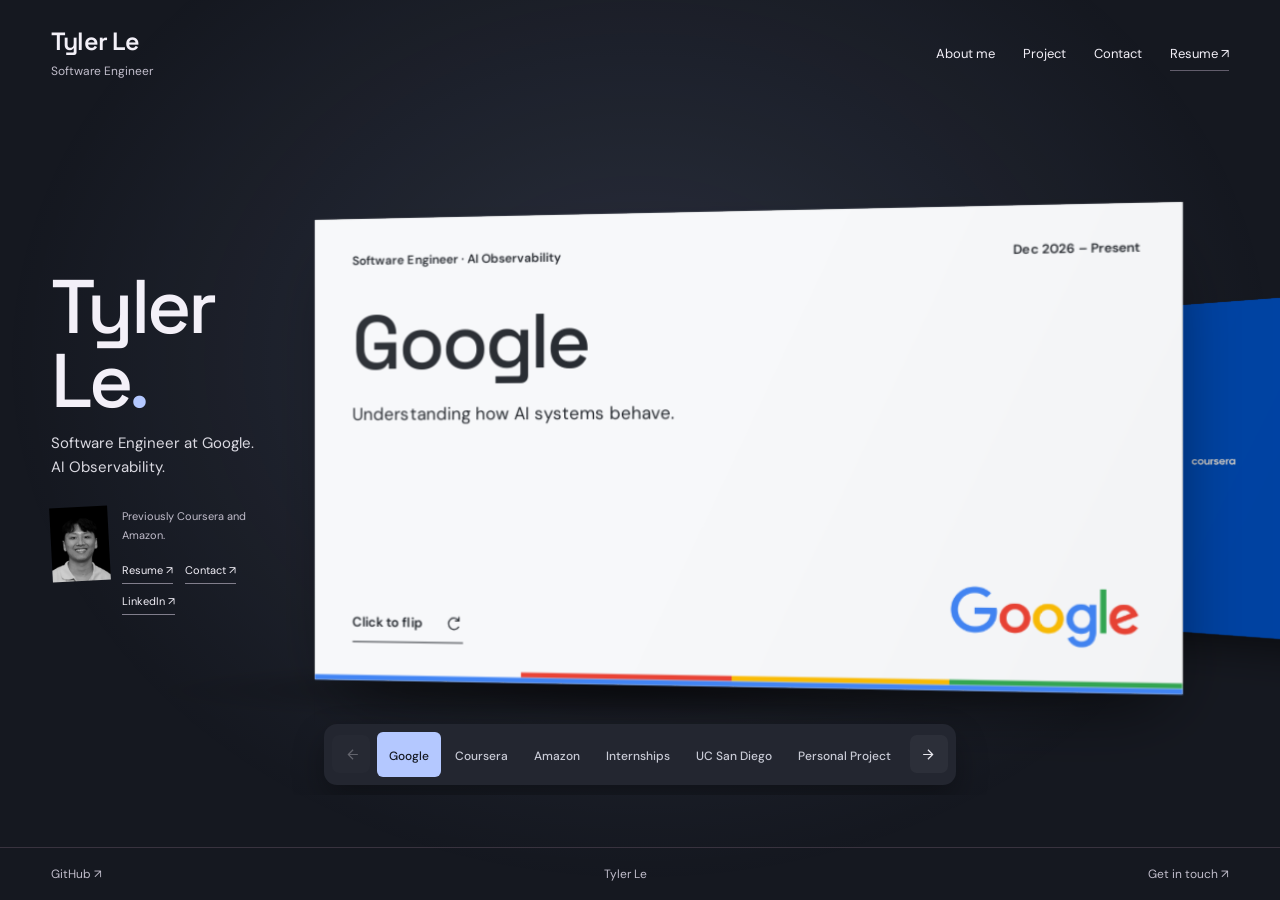
==== commit fa95290f: "Make the selected gallery the homepage and remove design options" ====
--- a/index.html
+++ b/index.html
@@ -1,451 +1,30 @@
-<!DOCTYPE html>
+<!doctype html>
 <html lang="en">
+<head>
+<meta charset="utf-8"><meta name="viewport" content="width=device-width, initial-scale=1">
+<meta name="theme-color" content="#151820"><title>Tyler Le — Software Engineer</title>
+<meta name="description" content="Tyler Le, Software Engineer in AI Observability at Google. Explore experience at Coursera and Amazon, education at UC San Diego, and Clarity Networth.">
+<link rel="canonical" href="https://www.tylerle.dev/">
+<link rel="icon" type="image/svg+xml" href="favicon.svg">
+<link rel="stylesheet" href="fonts/fonts.css">
+<link rel="stylesheet" href="styles.css?v=gallery-1"><script src="script.js?v=gallery-1" defer></script>
+</head>
+<body>
+<div class="ambient-light" aria-hidden="true"></div>
+<a class="skip-link" href="#gallery-viewport">Skip to experience gallery</a>
+<header class="site-header"><a class="identity" href="/">Tyler Le<span>Software Engineer</span></a><nav aria-label="Main navigation"><button type="button" data-story="about">About me</button><button type="button" data-gallery-story="project">Project</button><button type="button" data-story="contact">Contact</button><a href="files/Tyler_Le_Resume.pdf" target="_blank" rel="noopener">Resume <span aria-hidden="true">↗</span></a></nav></header>
+<main>
+<section class="exhibition" aria-label="Interactive experience gallery"><h1 class="sr-only">Tyler Le — Software Engineer</h1>
+<aside class="portfolio-intro" aria-label="About Tyler"><h2>Tyler<br>Le<span>.</span></h2><p class="intro-role">Software Engineer at Google.<br>AI Observability.</p><div class="intro-context"><img src="images/about-image.jpg" alt="Tyler Le"><div><p>Previously Coursera and Amazon.</p><nav class="profile-links" aria-label="Profile links"><a href="files/Tyler_Le_Resume.pdf" target="_blank" rel="noopener">Resume ↗</a><a href="mailto:le.tyler.h@gmail.com">Contact ↗</a><a href="https://linkedin.com/in/le-tyler" target="_blank" rel="noopener">LinkedIn ↗</a></nav></div></div></aside>
+<div class="viewport" id="gallery-viewport" tabindex="0" aria-label="Experience gallery. Use left and right arrow keys or drag to browse.">
 
-<head>
-    <meta charset="UTF-8">
-    <meta name="viewport" content="width=device-width, initial-scale=1.0">
-    <title>Tyler Le - Software Engineer</title>
-    <link rel="stylesheet" href="styles.css">
-    <link rel="preconnect" href="https://fonts.googleapis.com">
-    <link rel="preconnect" href="https://fonts.gstatic.com" crossorigin>
-    <link
-        href="https://fonts.googleapis.com/css2?family=Space+Grotesk:wght@300;400;500;600;700&family=JetBrains+Mono:wght@400;500;600;700&display=swap"
-        rel="stylesheet">
-</head>
+<div class="camera" id="gallery-camera"><div class="ground-shadow" aria-hidden="true"></div><div class="gallery-world" id="gallery-world"></div></div>
+<div class="gallery-dock" aria-label="Gallery controls"><button id="previous-role" type="button" aria-label="Previous experience"><svg viewBox="0 0 24 24" aria-hidden="true"><path d="m14 6-6 6 6 6M8 12h12"/></svg></button><nav class="experience-index" id="experience-index" aria-label="Choose an experience"></nav><select id="experience-picker" aria-label="Choose an experience"></select><button id="next-role" type="button" aria-label="Next experience"><svg viewBox="0 0 24 24" aria-hidden="true"><path d="m10 6 6 6-6 6M16 12H4"/></svg></button><span id="position" class="sr-only"></span><span id="stage-context" class="sr-only" aria-live="polite"></span></div>
+</div>
 
-<body>
-    <!-- Animated Background -->
-    <div class="animated-bg">
-        <div class="grid-pattern"></div>
-        <div class="gradient-blob blob-1"></div>
-        <div class="gradient-blob blob-2"></div>
-        <div class="gradient-blob blob-3"></div>
-    </div>
+</section>
 
-    <!-- Navigation -->
-    <nav class="navbar" id="navbar">
-        <div class="nav-container">
-            <div class="nav-logo">
-                <span class="logo-text">TL</span>
-            </div>
-            <ul class="nav-menu" id="nav-menu">
-                <li><a href="#home" class="nav-link">Home</a></li>
-                <li><a href="#about" class="nav-link">About</a></li>
-                <li><a href="#experience" class="nav-link">Experience</a></li>
-                <li><a href="#projects" class="nav-link">Projects</a></li>
-                <li><a href="#skills" class="nav-link">Skills</a></li>
-                <li><a href="#contact" class="nav-link">Contact</a></li>
-            </ul>
-            <div class="hamburger" id="hamburger">
-                <span></span>
-                <span></span>
-                <span></span>
-            </div>
-        </div>
-    </nav>
-
-    <!-- Hero Section -->
-    <section id="home" class="hero">
-        <div class="hero-container">
-            <div class="hero-content">
-                <div class="hero-badge">
-                    <span class="badge-text">Available for opportunities</span>
-                    <span class="badge-dot"></span>
-                </div>
-                <h1 class="hero-title">
-                    <span class="title-line">Hi, I'm Tyler.</span>
-                    <span class="title-line highlight">Backend Software Engineer</span>
-                </h1>
-                <p class="hero-subtitle">
-                    Currently at Amazon building distributed systems that process billions of events at scale.
-                </p>
-                <div class="hero-stats">
-                    <div class="stat-item">
-                        <div class="stat-number" data-target="2">0</div>
-                        <div class="stat-label">Years of Experience</div>
-                    </div>
-                    <div class="stat-item">
-                        <div class="stat-number" data-target="80">0</div>
-                        <div class="stat-label">Million Records/Hour</div>
-                    </div>
-                    <div class="stat-item">
-                        <div class="stat-number" data-target="99.9">0</div>
-                        <div class="stat-label">% Uptime</div>
-                    </div>
-                </div>
-                <div class="hero-actions">
-                    <a href="#projects" class="btn btn-primary">
-                        <span>View Work</span>
-                        <svg width="20" height="20" viewBox="0 0 24 24" fill="none" stroke="currentColor"
-                            stroke-width="2">
-                            <path d="M5 12h14M12 5l7 7-7 7" />
-                        </svg>
-                    </a>
-                    <a href="files/resume.pdf" class="btn btn-secondary" download>
-                        <span>Download Resume</span>
-                    </a>
-                </div>
-            </div>
-            <div class="hero-visual">
-                <div class="code-terminal">
-                    <div class="terminal-header">
-                        <div class="terminal-dots">
-                            <span></span>
-                            <span></span>
-                            <span></span>
-                        </div>
-                        <div class="terminal-title">tyler@amazon</div>
-                    </div>
-                    <div class="terminal-content">
-                        <div class="terminal-line">
-                            <span class="prompt">$</span>
-                            <span class="command">building scalable platforms</span>
-                        </div>
-                        <div class="terminal-line output">
-                            <span class="success">✓</span> designing distributed systems
-                        </div>
-                        <div class="terminal-line output">
-                            <span class="success">✓</span> data pipelines powering ML products
-                        </div>
-                        <div class="terminal-line">
-                            <span class="prompt">$</span>
-                            <span class="cursor">_</span>
-                        </div>
-                    </div>
-                </div>
-            </div>
-        </div>
-        <div class="scroll-hint">
-            <span>Scroll to explore</span>
-            <div class="scroll-arrow"></div>
-        </div>
-    </section>
-
-    <!-- About Section -->
-    <section id="about" class="about">
-        <div class="container">
-            <div class="section-header">
-                <span class="section-number">01</span>
-                <h2 class="section-title">About Me</h2>
-            </div>
-            <div class="about-grid">
-                <div class="about-text">
-                    <p class="about-intro">
-                        I'm a <strong>Software Development Engineer</strong> at Amazon. I'm passionate about solving
-                        hard
-                        problems in distributed systems and real-time data processing.
-                    </p>
-                    <p>
-                        I specialize in high-throughput data pipelines, low-latency APIs, and distributed systems.
-                    </p>
-                    <div class="tech-stack">
-                        <h3>Technologies I work with:</h3>
-                        <div class="tech-tags">
-                            <span class="tech-tag">Java</span>
-                            <span class="tech-tag">Kotlin</span>
-                            <span class="tech-tag">Python</span>
-                            <span class="tech-tag">TypeScript</span>
-                            <span class="tech-tag">AWS</span>
-                            <span class="tech-tag">GraphQL</span>
-                            <span class="tech-tag">SQL</span>
-                            <span class="tech-tag">NoSQL</span>
-                        </div>
-                    </div>
-                </div>
-                <div class="about-image">
-                    <div class="image-frame">
-                        <div class="image-placeholder">
-                            <img src="images/about-image.jpg" alt="Tyler Le" class="about-photo" />
-                        </div>
-                        <div class="image-decoration"></div>
-                    </div>
-                </div>
-            </div>
-        </div>
-    </section>
-
-    <!-- Experience Section -->
-    <section id="experience" class="experience">
-        <div class="container">
-            <div class="section-header">
-                <span class="section-number">02</span>
-                <h2 class="section-title">Experience</h2>
-            </div>
-            <div class="experience-list">
-                <div class="experience-card">
-                    <div class="exp-header">
-                        <div class="exp-title-group">
-                            <h3 class="exp-title">Software Development Engineer</h3>
-                            <span class="exp-company">Amazon</span>
-                        </div>
-                        <div class="exp-meta">
-                            <span class="exp-date">Jun 2024 - Present</span>
-                            <span class="exp-location">San Diego, CA</span>
-                        </div>
-                    </div>
-                    <div class="exp-achievements">
-                        <div class="achievement-item">
-                            <div class="achievement-icon">🚀</div>
-                            <div class="achievement-text">
-                                <strong>40M+ users</strong> supported by backend APIs powering Interactive Video Ads on
-                                Prime Video
-                            </div>
-                        </div>
-                        <div class="achievement-item">
-                            <div class="achievement-icon">📊</div>
-                            <div class="achievement-text">
-                                Built <strong>high-throughput pipeline</strong> processing 80M+ records/hr with Kotlin &
-                                Kinesis
-                            </div>
-                        </div>
-                        <div class="achievement-item">
-                            <div class="achievement-icon">🎯</div>
-                            <div class="achievement-text">
-                                Built a privacy-compliant customer ID encryption system processing <strong>15K
-                                    events/sec</strong> with sub-2ms latency using ElastiCache
-                                and Lambda.
-                            </div>
-                        </div>
-                        <div class="achievement-item">
-                            <div class="achievement-icon">📈</div>
-                            <div class="achievement-text">
-                                Scaled Alexa Home & Away Modes to <strong>15M+ users</strong>, reducing p95 latency by
-                                200ms
-                            </div>
-                        </div>
-                    </div>
-                </div>
-
-                <div class="experience-card">
-                    <div class="exp-header">
-                        <div class="exp-title-group">
-                            <h3 class="exp-title">Software Development Engineer Intern</h3>
-                            <span class="exp-company">Amazon</span>
-                        </div>
-                        <div class="exp-meta">
-                            <span class="exp-date">Jun 2023 - Sept 2023</span>
-                            <span class="exp-location">Seattle, WA</span>
-                        </div>
-                    </div>
-                    <div class="exp-achievements">
-                        <div class="achievement-item">
-                            <div class="achievement-icon">🔧</div>
-                            <div class="achievement-text">
-                                Shipped <strong>low-latency API</strong> using Java/Spring, reducing traffic
-                                by 8x from the legacy architecture
-                            </div>
-                        </div>
-                        <div class="achievement-item">
-                            <div class="achievement-icon">✅</div>
-                            <div class="achievement-text">
-                                Maintained <strong>95% test coverage</strong> with JUnit & Mockito, improving deployment
-                                reliability
-                            </div>
-                        </div>
-                    </div>
-                </div>
-
-                <div class="experience-card">
-                    <div class="exp-header">
-                        <div class="exp-title-group">
-                            <h3 class="exp-title">Software Engineer Intern</h3>
-                            <span class="exp-company">General Atomics</span>
-                        </div>
-                        <div class="exp-meta">
-                            <span class="exp-date">Jun 2022 - Aug 2022</span>
-                            <span class="exp-location">Poway, CA</span>
-                        </div>
-                    </div>
-                    <div class="exp-achievements">
-                        <div class="achievement-item">
-                            <div class="achievement-icon">✈️</div>
-                            <div class="achievement-text">
-                                Optimized <strong>mission-critical flight systems</strong> in C/C++ for autonomous
-                                aircraft
-                            </div>
-                        </div>
-                        <div class="achievement-item">
-                            <div class="achievement-icon">🐛</div>
-                            <div class="achievement-text">
-                                Resolved <strong>16% of production bugs</strong> across avionics and communication
-                                systems
-                            </div>
-                        </div>
-                    </div>
-                </div>
-
-                <div class="experience-card">
-                    <div class="exp-header">
-                        <div class="exp-title-group">
-                            <h3 class="exp-title">Software Engineer Intern</h3>
-                            <span class="exp-company">Cardea Bio</span>
-                        </div>
-                        <div class="exp-meta">
-                            <span class="exp-date">Jun 2021 - Sept 2021</span>
-                            <span class="exp-location">San Diego, CA</span>
-                        </div>
-                    </div>
-                    <div class="exp-achievements">
-                        <div class="achievement-item">
-                            <div class="achievement-icon">🤖</div>
-                            <div class="achievement-text">
-                                Engineered <strong>C#.NET application</strong> integrating 15+ robotic lab instruments
-                            </div>
-                        </div>
-                        <div class="achievement-item">
-                            <div class="achievement-icon">🔌</div>
-                            <div class="achievement-text">
-                                Developed <strong>RESTful APIs</strong> for secure hardware-software communication
-                            </div>
-                        </div>
-                    </div>
-                </div>
-            </div>
-        </div>
-    </section>
-
-    <!-- Projects Section -->
-    <section id="projects" class="projects">
-        <div class="container">
-            <div class="section-header">
-                <span class="section-number">03</span>
-                <h2 class="section-title">Featured Projects</h2>
-            </div>
-            <div class="projects-grid">
-                <div class="project-card large">
-                    <div class="project-header">
-                        <div class="project-badge">Featured</div>
-                        <div class="project-links">
-                            <a href="https://github.com/tyler-le/RedditCompilations" class="project-link"
-                                target="_blank" rel="noopener noreferrer" aria-label="GitHub">
-                                <svg width="20" height="20" viewBox="0 0 24 24" fill="currentColor">
-                                    <path
-                                        d="M12 0c-6.626 0-12 5.373-12 12 0 5.302 3.438 9.8 8.207 11.387.599.111.793-.261.793-.577v-2.234c-3.338.726-4.033-1.416-4.033-1.416-.546-1.387-1.333-1.756-1.333-1.756-1.089-.745.083-.729.083-.729 1.205.084 1.839 1.237 1.839 1.237 1.07 1.834 2.807 1.304 3.492.997.107-.775.418-1.305.762-1.604-2.665-.305-5.467-1.334-5.467-5.931 0-1.311.469-2.381 1.236-3.221-.124-.303-.535-1.524.117-3.176 0 0 1.008-.322 3.301 1.23.957-.266 1.983-.399 3.003-.404 1.02.005 2.047.138 3.006.404 2.291-1.552 3.297-1.23 3.297-1.23.653 1.653.242 2.874.118 3.176.77.84 1.235 1.911 1.235 3.221 0 4.609-2.807 5.624-5.479 5.921.43.372.823 1.102.823 2.222v3.293c0 .319.192.694.801.576 4.765-1.589 8.199-6.086 8.199-11.386 0-6.627-5.373-12-12-12z" />
-                                </svg>
-                            </a>
-                        </div>
-                    </div>
-                    <h3 class="project-title">Reddit Video Compilation Bot</h3>
-                    <p class="project-description">
-                        A backend automation pipeline that ingests Reddit media via external APIs, scrapes and merges
-                        video content, and publishes videos through automated upload workflows.
-                    </p>
-                    <div class="project-tech">
-                        <span class="tech-badge">Python</span>
-                        <span class="tech-badge">REST APIs</span>
-                        <span class="tech-badge">OAuth</span>
-                        <span class="tech-badge">Automation</span>
-                    </div>
-                </div>
-            </div>
-        </div>
-    </section>
-
-    <!-- Skills Section -->
-    <section id="skills" class="skills">
-        <div class="container">
-            <div class="section-header">
-                <span class="section-number">04</span>
-                <h2 class="section-title">Skills & Expertise</h2>
-            </div>
-            <div class="skills-container">
-                <div class="skill-category">
-                    <h3 class="category-title">Languages</h3>
-                    <div class="skill-items">
-                        <div class="skill-item">Java</div>
-                        <div class="skill-item">Kotlin</div>
-                        <div class="skill-item">Python</div>
-                        <div class="skill-item">C++</div>
-                        <div class="skill-item">TypeScript</div>
-                        <div class="skill-item">SQL</div>
-                    </div>
-                </div>
-                <div class="skill-category">
-                    <h3 class="category-title">Backend & Systems</h3>
-                    <div class="skill-items">
-                        <div class="skill-item">Microservices</div>
-                        <div class="skill-item">REST/GraphQL APIs</div>
-                        <div class="skill-item">Event-Driven Systems</div>
-                        <div class="skill-item">Multithreading</div>
-                        <div class="skill-item">High-Throughput Systems</div>
-                        <div class="skill-item">Low-Latency Systems</div>
-                        <div class="skill-item">Spring Boot</div>
-                    </div>
-                </div>
-                <div class="skill-category">
-                    <h3 class="category-title">Cloud & Tools</h3>
-                    <div class="skill-items">
-                        <div class="skill-item">Lambda</div>
-                        <div class="skill-item">ECS</div>
-                        <div class="skill-item">DynamoDB</div>
-                        <div class="skill-item">ElastiCache</div>
-                        <div class="skill-item">Kinesis</div>
-                        <div class="skill-item">CI/CD</div>
-                        <div class="skill-item">Git</div>
-                        <div class="skill-item">Docker</div>
-                        <div class="skill-item">JUnit</div>
-                        <div class="skill-item">Mockito</div>
-                    </div>
-                </div>
-            </div>
-        </div>
-    </section>
-
-    <!-- Contact Section -->
-    <section id="contact" class="contact">
-        <div class="container">
-            <div class="contact-content">
-                <div class="section-header">
-                    <span class="section-number">05</span>
-                    <h2 class="section-title">Let's Connect</h2>
-                </div>
-                <p class="contact-text">
-                    I'm always open to discussing new opportunities, interesting projects, or just having a chat.
-                    Whether you have a question or want to collaborate, feel free to reach out!
-                </p>
-                <div class="contact-actions">
-                    <a href="mailto:le.tyler.h@gmail.com" class="btn btn-primary btn-large" target="_blank"
-                        rel="noopener noreferrer">
-                        <span>Get In Touch</span>
-                        <svg width="20" height="20" viewBox="0 0 24 24" fill="none" stroke="currentColor"
-                            stroke-width="2">
-                            <path d="M4 4h16c1.1 0 2 .9 2 2v12c0 1.1-.9 2-2 2H4c-1.1 0-2-.9-2-2V6c0-1.1.9-2 2-2z" />
-                            <polyline points="22,6 12,13 2,6" />
-                        </svg>
-                    </a>
-                    <a href="files/resume.pdf" class="btn btn-secondary btn-large" download >
-                        <span>Download Resume</span>
-                    </a>
-                </div>
-                <div class="social-links">
-                    <a href="https://github.com/tyler-le" class="social-link" target="_blank" rel="noopener noreferrer"
-                        aria-label="GitHub">
-                        <svg width="24" height="24" viewBox="0 0 24 24" fill="currentColor">
-                            <path
-                                d="M12 0c-6.626 0-12 5.373-12 12 0 5.302 3.438 9.8 8.207 11.387.599.111.793-.261.793-.577v-2.234c-3.338.726-4.033-1.416-4.033-1.416-.546-1.387-1.333-1.756-1.333-1.756-1.089-.745.083-.729.083-.729 1.205.084 1.839 1.237 1.839 1.237 1.07 1.834 2.807 1.304 3.492.997.107-.775.418-1.305.762-1.604-2.665-.305-5.467-1.334-5.467-5.931 0-1.311.469-2.381 1.236-3.221-.124-.303-.535-1.524.117-3.176 0 0 1.008-.322 3.301 1.23.957-.266 1.983-.399 3.003-.404 1.02.005 2.047.138 3.006.404 2.291-1.552 3.297-1.23 3.297-1.23.653 1.653.242 2.874.118 3.176.77.84 1.235 1.911 1.235 3.221 0 4.609-2.807 5.624-5.479 5.921.43.372.823 1.102.823 2.222v3.293c0 .319.192.694.801.576 4.765-1.589 8.199-6.086 8.199-11.386 0-6.627-5.373-12-12-12z" />
-                        </svg>
-                    </a>
-                    <a href="https://linkedin.com/in/le-tyler" class="social-link" target="_blank"
-                        rel="noopener noreferrer" aria-label="LinkedIn">
-                        <svg width="24" height="24" viewBox="0 0 24 24" fill="currentColor">
-                            <path
-                                d="M20.447 20.452h-3.554v-5.569c0-1.328-.027-3.037-1.852-3.037-1.853 0-2.136 1.445-2.136 2.939v5.667H9.351V9h3.414v1.561h.046c.477-.9 1.637-1.85 3.37-1.85 3.601 0 4.267 2.37 4.267 5.455v6.286zM5.337 7.433c-1.144 0-2.063-.926-2.063-2.065 0-1.138.92-2.063 2.063-2.063 1.14 0 2.064.925 2.064 2.063 0 1.139-.925 2.065-2.064 2.065zm1.782 13.019H3.555V9h3.564v11.452zM22.225 0H1.771C.792 0 0 .774 0 1.729v20.542C0 23.227.792 24 1.771 24h20.451C23.2 24 24 23.227 24 22.271V1.729C24 .774 23.2 0 22.222 0h.003z" />
-                        </svg>
-                    </a>
-                </div>
-            </div>
-        </div>
-    </section>
-
-    <!-- Footer -->
-    <footer class="footer">
-        <div class="container">
-            <p>Designed & Built by Tyler Le</p>
-            <p class="footer-year">© 2024</p>
-        </div>
-    </footer>
-
-    <script src="script.js"></script>
+</main>
+<footer><a href="https://github.com/tyler-le" target="_blank" rel="noopener">GitHub ↗</a><span>Tyler Le</span><a href="mailto:le.tyler.h@gmail.com">Get in touch ↗</a></footer>
 </body>
-
-</html>+</html>
--- a/fonts/fonts.css
+++ b/fonts/fonts.css
@@ -0,0 +1,56 @@
+@font-face {
+  font-family: 'DM Sans';
+  font-style: normal;
+  font-weight: 400;
+  font-display: swap;
+  src: url(dm-sans-400.ttf) format('truetype');
+}
+@font-face {
+  font-family: 'DM Sans';
+  font-style: normal;
+  font-weight: 500;
+  font-display: swap;
+  src: url(dm-sans-500.ttf) format('truetype');
+}
+@font-face {
+  font-family: 'DM Sans';
+  font-style: normal;
+  font-weight: 600;
+  font-display: swap;
+  src: url(dm-sans-600.ttf) format('truetype');
+}
+@font-face {
+  font-family: 'DM Sans';
+  font-style: normal;
+  font-weight: 700;
+  font-display: swap;
+  src: url(dm-sans-700.ttf) format('truetype');
+}
+@font-face {
+  font-family: 'Space Grotesk';
+  font-style: normal;
+  font-weight: 400;
+  font-display: swap;
+  src: url(space-grotesk-400.ttf) format('truetype');
+}
+@font-face {
+  font-family: 'Space Grotesk';
+  font-style: normal;
+  font-weight: 500;
+  font-display: swap;
+  src: url(space-grotesk-500.ttf) format('truetype');
+}
+@font-face {
+  font-family: 'Space Grotesk';
+  font-style: normal;
+  font-weight: 600;
+  font-display: swap;
+  src: url(space-grotesk-600.ttf) format('truetype');
+}
+@font-face {
+  font-family: 'Space Grotesk';
+  font-style: normal;
+  font-weight: 700;
+  font-display: swap;
+  src: url(space-grotesk-700.ttf) format('truetype');
+}
--- a/styles.css
+++ b/styles.css
@@ -1,1982 +1,56 @@
-/* ============================================
-   BOLD MODERN PORTFOLIO - WOW FACTOR DESIGN
-   ============================================ */
+:root{--bg:#151820;--ink:#f3f0f8;--muted:#c1bdcb;--accent:#b4c8ff;--light-x:50vw;--light-y:40vh;color-scheme:dark;font-family:'DM Sans',sans-serif;font-synthesis:none}
+*{box-sizing:border-box}html{scroll-behavior:smooth}body{margin:0;min-height:100dvh;display:flex;flex-direction:column;position:relative;isolation:isolate;background:var(--bg);color:var(--ink);overflow-x:clip;transition:background-color .6s}main{flex:1;display:flex;align-items:center;width:100%;min-width:0}button{font:inherit;cursor:pointer}a{color:inherit;text-decoration:none}a:hover{text-decoration:underline;text-underline-offset:5px}a,button{-webkit-tap-highlight-color:transparent}a:focus-visible,button:focus-visible,[tabindex]:focus-visible{outline:2px solid var(--accent);outline-offset:5px}button:disabled{opacity:.32;cursor:default}::selection{background:var(--accent);color:#181321}::-webkit-scrollbar{width:7px;height:5px}::-webkit-scrollbar-thumb{background:#716c7b;border-radius:4px}.skip-link{position:fixed;left:20px;top:-80px;z-index:99;padding:12px;background:var(--ink);color:var(--bg)}.skip-link:focus{top:12px}
+.ambient-light{position:fixed;inset:0;z-index:-1;pointer-events:none;background:radial-gradient(ellipse 850px 700px at var(--light-x) var(--light-y),color-mix(in srgb,var(--accent) 13%,transparent),transparent 75%);opacity:var(--light-presence,1);transition:opacity .6s}
+.site-header{display:flex;align-items:center;justify-content:space-between;gap:24px;padding:28px 4vw;position:relative;z-index:5;flex-shrink:0}.identity{font:600 25px/1.1 'Space Grotesk',sans-serif;letter-spacing:-.035em}.identity span{display:block;font:400 12px/1.4 'DM Sans',sans-serif;letter-spacing:0;margin-top:7px;color:var(--muted)}.site-header nav{display:flex;gap:28px;align-items:center;font-size:13px}.site-header nav button{border:0;background:none;color:inherit;padding:8px 0}.site-header nav button:hover{color:var(--accent)}.site-header nav a{padding:8px 0;border-bottom:1px solid #625d6c}
+.exhibition{width:100%;min-width:0;display:grid;grid-template-columns:minmax(260px,340px) minmax(0,1fr);gap:34px;align-items:center;padding:8px 4vw 20px}.portfolio-intro{position:relative;z-index:2;min-width:0}.portfolio-intro h1{font:500 clamp(58px,5vw,88px)/.98 'Space Grotesk',sans-serif;letter-spacing:-.04em;margin:0;max-width:5ch}.portfolio-intro h1 span{color:var(--accent)}.intro-role{font-size:17px;line-height:1.65;margin:24px 0 0;color:#dad9e1}.intro-context{display:flex;align-items:flex-start;gap:18px;margin-top:34px}.intro-context>img{width:76px;height:95px;object-fit:cover;object-position:center 32%;filter:grayscale(1);transform:rotate(-3deg)}.intro-context p{font-size:13px;line-height:1.7;color:var(--muted);margin:0 0 13px}.intro-context button{border:0;border-bottom:1px solid #817e8c;background:none;color:inherit;padding:0 0 7px;display:flex;gap:18px;font-size:12px;text-align:left}
+.viewport{--card-width:780px;position:relative;width:100%;height:650px;min-width:0;perspective:1250px;overflow:clip;touch-action:pan-y;cursor:grab;user-select:none;-webkit-user-select:none}.viewport:focus,.viewport:focus-visible{outline:none}.exhibition:has(.viewport:focus-visible) .gallery-dock{outline:2px solid var(--accent);outline-offset:4px}.viewport:active{cursor:grabbing}.camera,.gallery-world{position:absolute;inset:0;transform-style:preserve-3d}.camera{will-change:transform;transition:transform .3s cubic-bezier(.16,1,.3,1)}.ground-shadow{position:absolute;left:50%;top:calc(50% + 190px);width:88%;height:110px;transform:translateX(-50%) translateZ(-150px) rotateX(64deg);background:radial-gradient(ellipse,#0009, #0003 40%,transparent 72%);filter:blur(14px);pointer-events:none}
+.experience-panel{position:absolute;left:50%;top:50%;width:var(--card-width);margin-left:calc(var(--card-width)/-2);height:450px;margin-top:-245px;color:var(--tile-ink);transform-style:preserve-3d;transition:transform .85s cubic-bezier(.18,.8,.2,1);cursor:pointer}.panel-flipper{position:absolute;inset:0;transform-style:preserve-3d;transform:rotateY(0deg);transition:transform .8s cubic-bezier(.18,.8,.2,1)}.experience-panel[data-flipped=true] .panel-flipper{transform:rotateY(180deg)}.panel-face{position:absolute;inset:0;background:var(--tile);color:var(--tile-ink);backface-visibility:hidden;-webkit-backface-visibility:hidden;box-shadow:6px 30px 65px -25px #000a}.panel-front{transform:rotateY(0deg) translateZ(4px)}.panel-back{transform:rotateY(180deg) translateZ(4px);pointer-events:none}.experience-panel[data-flipped=true] .panel-front{pointer-events:none}.experience-panel[data-flipped=true] .panel-back{pointer-events:auto}.experience-panel[data-active=false] .panel-face{filter:brightness(.64)}.panel-content{display:flex;flex-direction:column;align-items:flex-start;height:100%;padding:32px 38px;overflow:hidden}.panel-front::before{content:'';position:absolute;inset:0;background:linear-gradient(115deg,#fff1,transparent 45%,#00000005);pointer-events:none;z-index:3}.panel-meta{display:flex;justify-content:space-between;gap:20px;width:100%;font-size:12px;line-height:1.5;font-weight:600}.panel-meta span:empty{display:none}.panel-title{font:500 clamp(48px,5vw,84px)/1 'Space Grotesk',sans-serif;letter-spacing:-.04em;margin:34px 0 20px;max-width:90%;position:relative;z-index:2}.panel-description{font-size:17px;line-height:1.5;max-width:38ch;margin:0;position:relative;z-index:2}.panel-flip{display:flex;align-items:center;gap:22px;margin-top:auto;padding:9px 0;border:0;border-bottom:1px solid currentColor;background:none;color:inherit;font-size:13px;font-weight:600;z-index:4}.panel-flip svg{width:19px;height:19px;fill:none;stroke:currentColor;stroke-width:1.5}.flip-touch{display:none}.experience-panel[data-active=false] .panel-flip{visibility:hidden}.card-edge{position:absolute;background:color-mix(in srgb,var(--tile) 68%,#000);pointer-events:none;backface-visibility:visible}.card-edge-right,.card-edge-left{width:8px;top:0;height:100%;transform:rotateY(90deg)}.card-edge-right{right:-4px}.card-edge-left{left:-4px}.card-edge-bottom,.card-edge-top{height:8px;left:0;width:100%;transform:rotateX(90deg)}.card-edge-bottom{bottom:-4px}.card-edge-top{top:-4px}
+.back-heading{display:flex;justify-content:space-between;align-items:center;gap:20px;width:100%}.back-heading h2{font:500 36px/1.06 'Space Grotesk',sans-serif;letter-spacing:-.035em;margin:0}.flip-back{border:0;background:none;color:inherit;padding:8px 0;font-size:12px;white-space:nowrap;text-decoration:underline;text-underline-offset:4px}.flip-back span{margin-left:7px}.back-role{font-size:12px;line-height:1.4;margin:14px 0 22px}.back-overview{flex:1;min-height:0;width:100%;overflow:visible;user-select:text;-webkit-user-select:text;font-size:16px;line-height:1.6}.card-summary p{margin:0 0 14px}.back-resume{flex-shrink:0;display:inline-flex;margin-top:12px;padding:7px 0;border-bottom:1px solid currentColor;font-size:12px;color:inherit}.back-overview .story-portrait{float:right;width:100px;height:125px;object-fit:cover;object-position:center 32%;margin:0 0 10px 24px}.story-contact{display:flex;flex-wrap:wrap;gap:22px;margin-top:24px}.story-contact a{font-size:14px;border-bottom:1px solid currentColor;padding-bottom:5px}.internship-summary p{display:grid;grid-template-columns:1fr auto;gap:4px 14px;margin:0 0 15px}.internship-summary strong{font-size:15px;font-weight:600}.internship-summary time{font-size:12px;align-self:center}.internship-summary span{grid-column:1/-1;font-size:15px;line-height:1.5}
+.company-logo{position:absolute;right:38px;bottom:35px;max-width:29%;width:170px;max-height:80px;object-fit:contain;pointer-events:none}.company-logo-amazon{filter:brightness(0) invert(1);background:none;padding:0}.company-logo-ucsd{width:210px;max-width:34%}.internship-marks{position:absolute;right:32px;bottom:32px;display:flex;align-items:center;gap:19px;pointer-events:none}.internship-marks img{width:80px;max-height:32px;object-fit:contain}.internship-marks img[src*="general-atomics"]{width:110px;filter:brightness(0)}.internship-marks span{font-size:13px;font-weight:600;color:#26342b}.experience-panel[data-brand=google] .panel-front{border-bottom:5px solid #4285f4}.experience-panel[data-brand=google] .panel-front::after{content:'';position:absolute;left:25%;right:0;bottom:0;height:5px;background:linear-gradient(to right,#ea4335 0 33%,#fbbc05 33% 66%,#34a853 66%)}.experience-panel[data-brand=amazon] .panel-title{color:#ffad42}.experience-panel[data-brand=ucsd] .panel-title{color:#ffcd00;font-size:clamp(44px,4.8vw,70px)}.experience-panel[data-brand=internships] .panel-title{font-size:clamp(40px,4.8vw,70px)}.clarity-brand-icon{position:absolute;right:30px;top:26px;width:30px;height:30px}.project-panel .panel-title{font-size:clamp(42px,4.7vw,68px);max-width:58%;margin-top:29px}.project-panel .panel-description{font-size:15px;max-width:48%}.project-preview{position:absolute;right:28px;top:82px;width:30%;height:285px;margin:0;background:#fff;box-shadow:8px 20px 28px -10px #10200860;overflow:hidden;transform:rotateY(-8deg) rotateZ(3deg);pointer-events:none}.project-preview img{width:100%;height:100%;object-fit:cover;object-position:top}.project-preview figcaption{position:absolute;left:0;right:0;bottom:0;background:#20341df0;color:#fff;text-align:center;padding:7px;font-size:10px}.project-tabs{position:absolute;left:38px;bottom:83px;max-width:53%;display:flex;flex-wrap:wrap;gap:7px;z-index:4}.project-tabs button{border:1px solid #76906c;background:none;color:inherit;padding:7px 10px;border-radius:4px;font-size:11px}.project-tabs button[aria-pressed=true]{background:#294c27;border-color:#294c27;color:white}
+.gallery-dock{position:absolute;bottom:10px;left:50%;transform:translateX(-50%);z-index:10;display:flex;align-items:center;gap:7px;padding:8px;background:#232630;border-radius:13px;box-shadow:0 14px 32px #0005;max-width:calc(100% - 24px);width:max-content;cursor:default}.gallery-dock>button{display:grid;place-items:center;width:38px;height:38px;flex-shrink:0;border:0;border-radius:7px;background:#ffffff0b;color:#e9e8ef}.gallery-dock>button:hover:not(:disabled){background:#ffffff20}.gallery-dock svg{width:19px;height:19px;fill:none;stroke:currentColor;stroke-width:1.5}.experience-index{display:flex;gap:2px;min-width:0}.index-item{flex:0 0 auto;border:0;border-radius:6px;padding:12px;background:none;color:#c9cbd6;text-align:left}.index-item strong{font-size:12px;font-weight:500;white-space:nowrap}.index-item span{display:none}.index-item[aria-current=true]{background:var(--accent);color:#151923}.index-item:hover:not([aria-current=true]){background:#ffffff0b;color:#fff}#experience-picker{display:none}.sr-only{position:absolute!important;width:1px!important;height:1px!important;padding:0!important;margin:-1px!important;overflow:hidden!important;clip:rect(0,0,0,0)!important;white-space:nowrap!important;border:0!important}
+footer{display:flex;justify-content:space-between;gap:24px;flex-shrink:0;padding:18px 4vw;font-size:12px;color:var(--muted);border-top:1px solid #39333f;margin:0}
+@media(min-width:2200px){.exhibition{grid-template-columns:360px minmax(0,1fr);gap:58px}.portfolio-intro h1{font-size:96px}.viewport{height:700px}.experience-panel{height:470px;margin-top:-260px}.ground-shadow{top:calc(50% + 210px)}}
+@media(max-width:1850px){.gallery-dock .experience-index{display:none}#experience-picker{display:block;flex:1;min-width:170px;border:0;padding:9px 12px;background:#232630;color:var(--accent);font:500 13px/1.4 'DM Sans',sans-serif;cursor:pointer}.gallery-dock{width:390px}}
+@media(max-width:1599px){.exhibition{grid-template-columns:1fr;gap:4px;padding:10px 0 20px}.portfolio-intro{display:flex;justify-content:space-between;align-items:center;gap:40px;max-width:1200px;width:100%;padding:0 4vw;margin:auto}.portfolio-intro h1{font-size:56px;max-width:none}.intro-role{font-size:14px;margin-top:12px}.intro-context{margin-top:0;align-items:center}.intro-context>img{width:68px;height:84px}.intro-context p{font-size:12px}.viewport{height:610px}.gallery-dock .experience-index{display:flex}#experience-picker{display:none}.gallery-dock{width:max-content}.panel-title{font-size:74px}}
+@media(max-width:900px){.site-header{padding:24px}.site-header nav{gap:20px}.portfolio-intro{padding:0 24px}.portfolio-intro h1{font-size:48px}.intro-context>img{display:none}.intro-context{max-width:230px}.viewport{height:590px;perspective:1000px}.experience-panel{height:420px;margin-top:-235px}.panel-content{padding:27px}.panel-title{font-size:60px}.panel-description{font-size:15px}.panel-meta{font-size:11px}.back-heading h2{font-size:31px}.back-overview{font-size:15px;line-height:1.5}.back-role{margin:12px 0 17px}.gallery-dock .experience-index{display:none}#experience-picker{display:block}.gallery-dock{width:min(460px,calc(100% - 32px))}.company-logo{right:27px;bottom:28px;width:130px;max-height:62px}.company-logo-ucsd{width:160px}.project-tabs{left:27px;bottom:80px}.project-preview{right:21px;top:92px;height:240px}.project-panel .panel-title{font-size:47px}.internship-marks{right:25px;bottom:75px;gap:14px}.internship-marks img{width:65px}.internship-marks img[src*="general-atomics"]{width:95px}.internship-marks span{font-size:11px}.ground-shadow{top:calc(50% + 175px)}}
+@media(max-width:520px){.site-header{padding:20px;gap:14px;align-items:flex-start}.identity{font-size:23px}.identity span{font-size:10px}.site-header nav{gap:12px;font-size:11px;align-items:flex-start}.site-header nav a,.site-header nav button{padding:4px 0}.portfolio-intro{display:block;padding:10px 24px 0}.portfolio-intro h1{font-size:44px}.intro-role{font-size:13px;margin-top:11px}.intro-context{margin-top:13px;max-width:none}.intro-context p{display:none}.intro-context button{font-size:12px}.viewport{height:570px;perspective:900px}.experience-panel{height:400px;margin-top:-225px}.panel-content{padding:24px}.panel-meta{display:block;font-size:11px;line-height:1.5}.panel-meta span:last-child{display:block;margin-top:2px}.panel-title{font-size:50px;max-width:100%;margin:27px 0 17px}.panel-description{font-size:14px;max-width:30ch}.panel-flip{font-size:12px;gap:18px}.flip-desktop{display:none}.flip-touch{display:inline}.back-heading{gap:10px}.back-heading h2{font-size:25px}.flip-back{font-size:11px}.back-role{font-size:11px;margin:11px 0 16px}.back-overview{font-size:14px;line-height:1.45}.card-summary p{margin-bottom:12px}.back-resume{font-size:12px;margin-top:10px}.back-overview .story-portrait{width:60px;height:77px;margin:0 0 9px 12px}.internship-summary p{gap:4px 8px;margin-bottom:13px}.internship-summary strong{font-size:13px}.internship-summary time{font-size:10px}.internship-summary span{font-size:13px;line-height:1.4}.story-contact{gap:15px;margin-top:20px}.story-contact a{font-size:13px}.company-logo{right:24px;bottom:27px;width:95px;max-width:31%;max-height:48px}.company-logo-ucsd{width:110px;max-width:37%}.experience-panel[data-brand=internships] .panel-title{font-size:clamp(30px,9vw,40px)}.experience-panel[data-brand=ucsd] .panel-title{font-size:40px}.internship-marks{left:24px;right:auto;bottom:75px;max-width:calc(100% - 48px);gap:11px}.internship-marks img{width:56px;max-height:22px}.internship-marks img[src*="general-atomics"]{width:88px}.internship-marks span{font-size:10px}.project-panel .panel-title{font-size:38px;max-width:65%;margin-top:24px}.project-panel .panel-description{font-size:12px;max-width:57%}.project-preview{width:29%;height:185px;right:15px;top:112px}.project-tabs{left:24px;bottom:72px;max-width:56%;gap:5px}.project-tabs button{padding:6px 8px;font-size:10px}.clarity-brand-icon{right:20px;top:23px;width:23px;height:23px}.gallery-dock{bottom:15px;padding:7px}.gallery-dock>button{width:36px;height:36px}#experience-picker{min-width:0;font-size:13px;padding:10px}.ground-shadow{top:calc(50% + 180px);height:65px;filter:blur(12px)}footer{padding:17px 20px;font-size:11px}footer>span{display:none}}
+@media(prefers-reduced-motion:reduce){html{scroll-behavior:auto}*,*::before,*::after{transition:none!important}.camera{transform:none!important}}
 
-:root {
-    /* Bold Color Palette */
-    --bg-dark: #0a0a0f;
-    --bg-darker: #050508;
-    --bg-card: rgba(15, 15, 25, 0.8);
-    --bg-card-hover: rgba(20, 20, 35, 0.95);
-    --text-primary: #ffffff;
-    --text-secondary: #a0aec0;
-    --text-muted: #64748b;
-    --accent-primary: #6366f1;
-    --accent-secondary: #8b5cf6;
-    --accent-tertiary: #ec4899;
-    --accent-gradient: linear-gradient(135deg, #6366f1 0%, #8b5cf6 50%, #ec4899 100%);
-    --accent-gradient-2: linear-gradient(135deg, #8b5cf6 0%, #ec4899 100%);
-    --border-color: rgba(99, 102, 241, 0.2);
-    --border-glow: rgba(99, 102, 241, 0.4);
-    
-    /* Typography */
-    --font-main: 'Space Grotesk', -apple-system, sans-serif;
-    --font-mono: 'JetBrains Mono', monospace;
-    
-    /* Spacing */
-    --space-xs: 0.5rem;
-    --space-sm: 1rem;
-    --space-md: 1.5rem;
-    --space-lg: 2rem;
-    --space-xl: 3rem;
-    --space-2xl: 4rem;
-    --space-3xl: 6rem;
-    
-    /* Effects */
-    --glow: 0 0 20px rgba(99, 102, 241, 0.3);
-    --glow-strong: 0 0 40px rgba(99, 102, 241, 0.5);
-    --shadow-lg: 0 20px 60px rgba(0, 0, 0, 0.5);
-}
+/* Full-width gallery composition. */
+.exhibition{display:block;min-width:0;padding:0 0 15px}.viewport{height:650px;width:100%;perspective:1300px}.experience-panel{height:450px;margin-top:-245px}.profile-panel .panel-title{max-width:60%;font-size:clamp(58px,6vw,92px)}.profile-panel .panel-description{max-width:48%;font-size:18px;line-height:1.65}.profile-photo{position:absolute;right:45px;top:82px;width:25%;height:230px;object-fit:cover;object-position:center 32%;filter:grayscale(1);transform:rotate(3deg);box-shadow:5px 16px 28px #0003}.profile-project{position:absolute;left:38px;bottom:85px;border:0;border-bottom:1px solid currentColor;background:none;color:inherit;font-size:12px;padding:7px 0}.preview-brand{position:absolute;top:48%;left:var(--preview-x,35%);transform:translate(-50%,-50%);display:none;width:var(--preview-size,180px);min-height:60px;align-items:center;justify-content:center;pointer-events:none}.preview-brand img{display:block;max-width:100%;max-height:105px;object-fit:contain}.preview-logo-amazon{filter:brightness(0) invert(1)}.preview-brand .preview-icon{width:80px;border-radius:12px}.preview-brand .preview-avatar{width:90px;height:112px;object-fit:cover;object-position:center 32%;filter:grayscale(1)}.preview-brand>span{font:500 27px/1.2 'Space Grotesk',sans-serif}.experience-panel[data-active=false] .panel-meta,.experience-panel[data-active=false] .panel-title,.experience-panel[data-active=false] .panel-description,.experience-panel[data-active=false] .company-logo,.experience-panel[data-active=false] .project-preview,.experience-panel[data-active=false] .project-tabs,.experience-panel[data-active=false] .internship-marks,.experience-panel[data-active=false] .profile-photo,.experience-panel[data-active=false] .profile-project,.experience-panel[data-active=false] .clarity-brand-icon{visibility:hidden}.experience-panel[data-active=false] .preview-brand{display:flex}.experience-panel[data-active=false] .panel-face{filter:brightness(.78)}
+@media(min-width:1800px){.viewport{height:720px;perspective:1450px}.experience-panel{height:480px;margin-top:-265px}.gallery-dock .experience-index{display:flex}#experience-picker{display:none}.gallery-dock{width:max-content}.ground-shadow{top:calc(50% + 215px)}}
+@media(max-width:1799px) and (min-width:901px){.gallery-dock .experience-index{display:flex}#experience-picker{display:none}.gallery-dock{width:max-content}.exhibition{display:block;padding:0 0 15px}}
+@media(max-width:900px){.viewport{height:610px}.experience-panel{height:420px;margin-top:-235px}.profile-photo{right:28px;top:110px;height:185px}.profile-panel .panel-title{font-size:62px}.profile-panel .panel-description{font-size:16px}.profile-project{left:27px;bottom:80px}}
+@media(max-width:520px){.viewport{height:570px}.experience-panel{height:400px;margin-top:-225px}.profile-panel .panel-title{font-size:50px;max-width:70%}.profile-panel .panel-description{font-size:14px;max-width:55%}.profile-photo{right:20px;top:130px;width:26%;height:135px}.profile-project{left:24px;bottom:73px;max-width:56%;font-size:11px}.preview-brand img{max-height:65px}.preview-brand .preview-avatar{width:60px;height:75px}.preview-brand .preview-icon{width:55px}.preview-brand>span{font-size:19px}}
 
-* {
-    margin: 0;
-    padding: 0;
-    box-sizing: border-box;
-}
+/* Preview art has fixed dimensions and travels with its card. */
+.preview-brand{left:72%;width:180px;transition:none}.experience-panel[data-side=previous] .preview-brand{left:28%}.preview-brand img{width:100%;max-height:90px;transition:none}
+.exhibition{position:relative}.portfolio-intro{position:absolute;left:4vw;top:125px;width:235px;z-index:4;opacity:0;visibility:hidden;transform:translateX(-20px);transition:opacity .3s,transform .5s,visibility .3s}.portfolio-intro h2{font:500 76px/.98 'Space Grotesk',sans-serif;letter-spacing:-.04em;margin:0}.portfolio-intro h2 span{color:var(--accent)}.portfolio-intro .intro-role{font-size:15px}.portfolio-intro .intro-context{gap:13px;margin-top:27px}.portfolio-intro .intro-context>img{width:58px;height:74px;display:block}.portfolio-intro .intro-context p{font-size:11px}.portfolio-intro .intro-context button{font-size:11px}.exhibition[data-intro=true] .portfolio-intro{opacity:1;visibility:visible;transform:none}.gallery-world{transition:transform .85s cubic-bezier(.18,.8,.2,1)}.exhibition[data-intro=true] .gallery-world{transform:translateX(7vw)}
+@media(min-width:1800px){.portfolio-intro{width:290px;top:150px}.portfolio-intro h2{font-size:88px}.exhibition[data-intro=true] .gallery-world{transform:translateX(10vw)}}
+@media(max-width:900px){.portfolio-intro{width:180px;left:24px;top:135px}.portfolio-intro h2{font-size:52px}.portfolio-intro .intro-role{font-size:12px}.portfolio-intro .intro-context>img{display:none}.exhibition[data-intro=true] .gallery-world{transform:translateX(10vw)}.preview-brand{width:130px}}
+@media(max-width:650px){.portfolio-intro{display:none}.exhibition[data-intro=true] .portfolio-intro{position:relative;left:auto;top:auto;width:auto;display:flex;align-items:center;justify-content:space-between;margin:10px 24px 0;padding:0;gap:15px}.portfolio-intro h2{font-size:35px}.portfolio-intro h2 br{display:none}.portfolio-intro .intro-role{font-size:11px;margin-top:8px}.portfolio-intro .intro-context{margin-top:0;max-width:145px}.portfolio-intro .intro-context p{display:none}.portfolio-intro .intro-context>img{display:block;width:46px;height:58px}.portfolio-intro .intro-context button{font-size:10px}.exhibition[data-intro=true] .gallery-world{transform:none}.preview-brand{width:90px}.preview-brand img{max-height:55px}}
 
-html {
-    scroll-behavior: smooth;
-    font-size: 16px;
-}
+@media(max-width:650px){.preview-brand{left:83%;width:80px;transform:translate(-50%,-50%) rotate(-90deg)}.experience-panel[data-side=previous] .preview-brand{left:17%}}
 
-body {
-    font-family: var(--font-main);
-    background: var(--bg-dark);
-    color: var(--text-secondary);
-    line-height: 1.7;
-    overflow-x: hidden;
-    -webkit-font-smoothing: antialiased;
-}
+/* A brief handoff keeps preview artwork from popping into full card content. */
+.preview-brand{display:flex;opacity:0;visibility:visible;pointer-events:none;transition:opacity .2s ease-out}
+.experience-panel[data-active=false] .preview-brand{opacity:1;transition-delay:.25s}
+.panel-meta,.panel-title,.panel-description,.company-logo,.project-preview,.project-tabs,.internship-marks,.clarity-brand-icon,.panel-flip{transition:opacity .25s ease-out .28s;opacity:1}
+.experience-panel[data-active=false] .panel-meta,.experience-panel[data-active=false] .panel-title,.experience-panel[data-active=false] .panel-description,.experience-panel[data-active=false] .company-logo,.experience-panel[data-active=false] .project-preview,.experience-panel[data-active=false] .project-tabs,.experience-panel[data-active=false] .internship-marks,.experience-panel[data-active=false] .clarity-brand-icon,.experience-panel[data-active=false] .panel-flip{visibility:visible;opacity:0;transition-delay:0s;pointer-events:none}
+.experience-panel .panel-face{transition:filter .65s ease-out}
+@media(min-width:651px) and (max-width:1799px){.preview-brand{left:65%;width:90px}.experience-panel[data-side=previous] .preview-brand{left:35%}}
+@media(max-width:650px){.preview-brand{left:58%;min-height:0;width:80px}.experience-panel[data-side=previous] .preview-brand{left:42%}}
+@media(prefers-reduced-motion:reduce){.preview-brand,.panel-face,.portfolio-intro,.gallery-world{transition:none!important}}
+/* Keep the optional profile's layout independent of archived sidebar rules. */
+.portfolio-intro{display:block;max-width:none;padding:0;margin:0}.portfolio-intro .intro-role{max-width:none}.portfolio-intro .intro-context{max-width:none;align-items:flex-start}
+@media(min-width:651px) and (max-width:1799px){.preview-brand{left:64%;width:85px}.experience-panel[data-side=previous] .preview-brand{left:36%}}
+@media(max-width:650px){.exhibition[data-intro=true] .portfolio-intro{display:grid;grid-template-columns:1fr auto;gap:5px 20px}.portfolio-intro h2{grid-column:1}.portfolio-intro h2 br{display:none}.portfolio-intro .intro-role{grid-column:1;margin:0}.portfolio-intro .intro-context{grid-column:2;grid-row:1/3}.portfolio-intro .intro-context button{display:none}.preview-brand{left:51%}.experience-panel[data-side=previous] .preview-brand{left:49%}}
+@media(min-width:651px) and (max-width:1799px){.preview-brand{left:60%;width:70px}.experience-panel[data-side=previous] .preview-brand{left:40%}}
 
-/* ============================================
-   Animated Background
-   ============================================ */
+.profile-links{display:flex;flex-wrap:wrap;gap:4px 16px;margin-top:20px;font-size:12px}.profile-links a{padding:8px 0;border-bottom:1px solid #817e8c}.exhibition:not([data-intro=true]) .portfolio-intro{pointer-events:none}
+@media(max-width:650px){.profile-links{grid-column:1/-1;margin-top:5px;gap:18px;font-size:11px}.profile-links a{padding:7px 0}}
 
-.animated-bg {
-    position: fixed;
-    inset: 0;
-    z-index: -1;
-    overflow: hidden;
-}
-
-.grid-pattern {
-    position: absolute;
-    inset: 0;
-    background-image: 
-        linear-gradient(rgba(99, 102, 241, 0.03) 1px, transparent 1px),
-        linear-gradient(90deg, rgba(99, 102, 241, 0.03) 1px, transparent 1px);
-    background-size: 50px 50px;
-    animation: gridMove 20s linear infinite;
-}
-
-@keyframes gridMove {
-    0% { transform: translate(0, 0); }
-    100% { transform: translate(50px, 50px); }
-}
-
-.gradient-blob {
-    position: absolute;
-    border-radius: 50%;
-    filter: blur(120px);
-    opacity: 0.3;
-    animation: blobFloat 20s ease-in-out infinite;
-}
-
-.blob-1 {
-    width: 600px;
-    height: 600px;
-    background: radial-gradient(circle, var(--accent-primary), transparent);
-    top: -300px;
-    left: -300px;
-    animation-delay: 0s;
-}
-
-.blob-2 {
-    width: 500px;
-    height: 500px;
-    background: radial-gradient(circle, var(--accent-secondary), transparent);
-    bottom: -250px;
-    right: -250px;
-    animation-delay: 7s;
-}
-
-.blob-3 {
-    width: 400px;
-    height: 400px;
-    background: radial-gradient(circle, var(--accent-tertiary), transparent);
-    top: 50%;
-    right: 10%;
-    animation-delay: 14s;
-}
-
-@keyframes blobFloat {
-    0%, 100% {
-        transform: translate(0, 0) scale(1);
-    }
-    33% {
-        transform: translate(50px, -50px) scale(1.1);
-    }
-    66% {
-        transform: translate(-30px, 30px) scale(0.9);
-    }
-}
-
-/* ============================================
-   Navigation - Minimal & Elegant
-   ============================================ */
-
-.navbar {
-    position: fixed;
-    top: 0;
-    left: 0;
-    right: 0;
-    z-index: 1000;
-    background: rgba(10, 10, 15, 0.7);
-    backdrop-filter: blur(20px) saturate(180%);
-    border-bottom: 1px solid var(--border-color);
-    transition: all 0.3s ease;
-}
-
-.navbar.scrolled {
-    background: rgba(10, 10, 15, 0.95);
-    box-shadow: 0 4px 20px rgba(0, 0, 0, 0.3);
-}
-
-.nav-container {
-    max-width: 1400px;
-    margin: 0 auto;
-    padding: 0 var(--space-lg);
-    display: flex;
-    justify-content: space-between;
-    align-items: center;
-    height: 80px;
-}
-
-.nav-logo .logo-text {
-    font-family: var(--font-mono);
-    font-size: 1.5rem;
-    font-weight: 700;
-    background: var(--accent-gradient);
-    -webkit-background-clip: text;
-    -webkit-text-fill-color: transparent;
-    background-clip: text;
-    letter-spacing: -0.02em;
-}
-
-.nav-menu {
-    display: flex;
-    list-style: none;
-    gap: var(--space-xl);
-    align-items: center;
-}
-
-.nav-link {
-    color: var(--text-secondary);
-    text-decoration: none;
-    font-size: 0.875rem;
-    font-weight: 500;
-    position: relative;
-    transition: all 0.3s ease;
-    text-transform: uppercase;
-    letter-spacing: 0.05em;
-}
-
-.nav-link::after {
-    content: '';
-    position: absolute;
-    bottom: -5px;
-    left: 0;
-    width: 0;
-    height: 2px;
-    background: var(--accent-gradient);
-    transition: width 0.3s ease;
-}
-
-.nav-link:hover {
-    color: var(--text-primary);
-}
-
-.nav-link:hover::after,
-.nav-link.active::after {
-    width: 100%;
-}
-
-.hamburger {
-    display: none;
-    flex-direction: column;
-    cursor: pointer;
-    gap: 6px;
-    z-index: 1001;
-}
-
-.hamburger span {
-    width: 28px;
-    height: 3px;
-    background: var(--text-primary);
-    transition: all 0.3s ease;
-    border-radius: 2px;
-}
-
-.hamburger.active span:nth-child(1) {
-    transform: rotate(45deg) translate(8px, 8px);
-}
-
-.hamburger.active span:nth-child(2) {
-    opacity: 0;
-}
-
-.hamburger.active span:nth-child(3) {
-    transform: rotate(-45deg) translate(8px, -8px);
-}
-
-/* ============================================
-   Hero Section - Bold & Impactful
-   ============================================ */
-
-.hero {
-    min-height: 100vh;
-    height: auto;
-    display: flex;
-    align-items: center;
-    justify-content: center;
-    position: relative;
-    padding: var(--space-lg);
-    padding-top: 80px;
-    padding-bottom: var(--space-xl);
-    overflow: visible;
-}
-
-.hero-container {
-    max-width: 1400px;
-    width: 100%;
-    display: grid;
-    grid-template-columns: 1fr 1fr;
-    gap: var(--space-xl);
-    align-items: center;
-    z-index: 2;
-    position: relative;
-    min-height: calc(100vh - 80px - var(--space-xl));
-}
-
-.hero-content {
-    animation: fadeInUp 0.8s ease-out;
-}
-
-.hero-badge {
-    display: inline-flex;
-    align-items: center;
-    gap: var(--space-sm);
-    padding: var(--space-xs) var(--space-md);
-    background: rgba(99, 102, 241, 0.1);
-    border: 1px solid var(--border-color);
-    border-radius: 50px;
-    margin-bottom: var(--space-md);
-    font-size: 0.875rem;
-    font-family: var(--font-mono);
-    color: var(--accent-primary);
-}
-
-.badge-dot {
-    width: 8px;
-    height: 8px;
-    background: var(--accent-primary);
-    border-radius: 50%;
-    animation: pulse 2s ease-in-out infinite;
-}
-
-@keyframes pulse {
-    0%, 100% { opacity: 1; }
-    50% { opacity: 0.5; }
-}
-
-.hero-title {
-    font-size: clamp(2rem, 5vw, 3.5rem);
-    font-weight: 700;
-    line-height: 1.2;
-    margin-bottom: var(--space-sm);
-    letter-spacing: -0.03em;
-}
-
-.title-line {
-    display: block;
-    color: var(--text-primary);
-}
-
-.title-line.highlight {
-    background: var(--accent-gradient);
-    -webkit-background-clip: text;
-    -webkit-text-fill-color: transparent;
-    background-clip: text;
-    position: relative;
-}
-
-.hero-subtitle {
-    font-size: clamp(0.875rem, 1.5vw, 1rem);
-    color: var(--text-secondary);
-    margin-bottom: var(--space-sm);
-    line-height: 1.6;
-    max-width: 600px;
-}
-
-.hero-stats {
-    display: grid;
-    grid-template-columns: repeat(3, 1fr);
-    gap: var(--space-sm);
-    margin-bottom: var(--space-sm);
-    padding: var(--space-sm) var(--space-md);
-    background: var(--bg-card);
-    backdrop-filter: blur(10px);
-    border-radius: 12px;
-    border: 1px solid var(--border-color);
-    transition: all 0.3s ease;
-    position: relative;
-    overflow: hidden;
-}
-
-.hero-stats::before {
-    content: '';
-    position: absolute;
-    top: 0;
-    left: -100%;
-    width: 100%;
-    height: 100%;
-    background: linear-gradient(90deg, transparent, rgba(99, 102, 241, 0.1), transparent);
-    transition: left 0.5s ease;
-}
-
-.hero-stats:hover::before {
-    left: 100%;
-}
-
-.hero-stats:hover {
-    border-color: var(--accent-primary);
-    box-shadow: var(--glow);
-    transform: translateY(-5px);
-}
-
-.stat-item {
-    text-align: center;
-}
-
-.stat-number {
-    font-size: 1.75rem;
-    font-weight: 700;
-    background: var(--accent-gradient);
-    -webkit-background-clip: text;
-    -webkit-text-fill-color: transparent;
-    background-clip: text;
-    margin-bottom: 2px;
-    transition: transform 0.3s ease;
-}
-
-.stat-item:hover .stat-number {
-    transform: scale(1.1);
-}
-
-.stat-label {
-    font-size: 0.7rem;
-    color: var(--text-muted);
-    font-family: var(--font-mono);
-}
-
-.tech-stack-inline {
-    display: flex;
-    align-items: center;
-    gap: var(--space-md);
-    margin-bottom: var(--space-md);
-    flex-wrap: wrap;
-}
-
-.tech-label {
-    font-family: var(--font-mono);
-    font-size: 0.875rem;
-    color: var(--text-muted);
-    font-weight: 500;
-}
-
-.tech-items-inline {
-    display: flex;
-    gap: var(--space-sm);
-    flex-wrap: wrap;
-}
-
-.tech-item-inline {
-    padding: var(--space-xs) var(--space-md);
-    background: var(--bg-card);
-    border: 1px solid var(--border-color);
-    border-radius: 8px;
-    font-size: 0.875rem;
-    font-family: var(--font-mono);
-    color: var(--text-secondary);
-    transition: all 0.3s ease;
-    font-weight: 500;
-}
-
-.tech-item-inline:hover {
-    border-color: var(--accent-primary);
-    color: var(--accent-primary);
-    transform: translateY(-2px);
-    box-shadow: var(--glow);
-}
-
-.hero-actions {
-    display: flex;
-    gap: var(--space-sm);
-    flex-wrap: wrap;
-    margin-top: var(--space-sm);
-}
-
-.btn {
-    padding: var(--space-sm) var(--space-lg);
-    border-radius: 12px;
-    text-decoration: none;
-    font-weight: 600;
-    font-size: 0.875rem;
-    transition: all 0.3s ease;
-    border: 2px solid transparent;
-    display: inline-flex;
-    align-items: center;
-    gap: var(--space-xs);
-    cursor: pointer;
-    position: relative;
-    overflow: hidden;
-}
-
-.btn-primary {
-    background: var(--accent-gradient);
-    color: var(--text-primary);
-    box-shadow: var(--glow);
-}
-
-.btn-primary:hover {
-    transform: translateY(-2px);
-    box-shadow: var(--glow-strong);
-}
-
-.btn-primary:active {
-    transform: translateY(0);
-}
-
-.btn-secondary {
-    background: transparent;
-    color: var(--text-primary);
-    border-color: var(--border-color);
-}
-
-.btn-secondary:hover {
-    background: var(--bg-card);
-    border-color: var(--accent-primary);
-    transform: translateY(-2px);
-}
-
-.btn-large {
-    padding: var(--space-md) var(--space-xl);
-    font-size: 1rem;
-}
-
-
-@keyframes ripple {
-    to {
-        transform: scale(4);
-        opacity: 0;
-    }
-}
-
-/* Hero Visual */
-.hero-visual {
-    position: relative;
-    height: 100%;
-    max-height: 350px;
-    display: flex;
-    align-items: center;
-    justify-content: center;
-    animation: fadeIn 1s ease-out 0.3s both;
-    z-index: 1;
-}
-
-.code-terminal {
-    width: 100%;
-    max-width: 400px;
-    background: var(--bg-darker);
-    border-radius: 12px;
-    border: 1px solid var(--border-color);
-    overflow: hidden;
-    box-shadow: var(--shadow-lg);
-}
-
-.terminal-header {
-    background: var(--bg-card);
-    padding: var(--space-md);
-    display: flex;
-    align-items: center;
-    gap: var(--space-md);
-    border-bottom: 1px solid var(--border-color);
-}
-
-.terminal-dots {
-    display: flex;
-    gap: 6px;
-}
-
-.terminal-dots span {
-    width: 12px;
-    height: 12px;
-    border-radius: 50%;
-}
-
-.terminal-dots span:nth-child(1) {
-    background: #ff5f56;
-}
-
-.terminal-dots span:nth-child(2) {
-    background: #ffbd2e;
-}
-
-.terminal-dots span:nth-child(3) {
-    background: #27c93f;
-}
-
-.terminal-title {
-    font-family: var(--font-mono);
-    font-size: 0.75rem;
-    color: var(--text-muted);
-}
-
-.terminal-content {
-    padding: var(--space-md);
-    font-family: var(--font-mono);
-    font-size: 0.8125rem;
-    line-height: 1.6;
-}
-
-.terminal-line {
-    margin-bottom: var(--space-sm);
-    min-height: 1.5em;
-}
-
-.prompt {
-    color: var(--accent-primary);
-    margin-right: var(--space-xs);
-}
-
-.command {
-    color: var(--text-primary);
-    opacity: 0;
-}
-
-.terminal-line.output {
-    color: var(--text-secondary);
-    padding-left: var(--space-md);
-    opacity: 0;
-}
-
-.cursor {
-    opacity: 0;
-}
-
-.success {
-    color: #27c93f;
-    margin-right: var(--space-xs);
-}
-
-.cursor {
-    color: var(--accent-primary);
-    animation: blink 1s infinite;
-}
-
-@keyframes blink {
-    0%, 50% { opacity: 1; }
-    51%, 100% { opacity: 0; }
-}
-
-.scroll-hint {
-    position: absolute;
-    bottom: var(--space-sm);
-    left: 50%;
-    transform: translateX(-50%);
-    display: flex;
-    flex-direction: column;
-    align-items: center;
-    gap: var(--space-xs);
-    color: var(--text-muted);
-    font-size: 0.7rem;
-    font-family: var(--font-mono);
-    animation: bounce 2s infinite;
-    z-index: 10;
-}
-
-.scroll-arrow {
-    width: 2px;
-    height: 30px;
-    background: var(--accent-gradient);
-    border-radius: 2px;
-    animation: scrollDown 2s infinite;
-}
-
-@keyframes scrollDown {
-    0% {
-        transform: translateY(0);
-        opacity: 1;
-    }
-    100% {
-        transform: translateY(20px);
-        opacity: 0;
-    }
-}
-
-@keyframes bounce {
-    0%, 20%, 50%, 80%, 100% {
-        transform: translateX(-50%) translateY(0);
-    }
-    40% {
-        transform: translateX(-50%) translateY(-10px);
-    }
-    60% {
-        transform: translateX(-50%) translateY(-5px);
-    }
-}
-
-@keyframes fadeInUp {
-    from {
-        opacity: 0;
-        transform: translateY(30px);
-    }
-    to {
-        opacity: 1;
-        transform: translateY(0);
-    }
-}
-
-@keyframes fadeIn {
-    from { opacity: 0; }
-    to { opacity: 1; }
-}
-
-/* ============================================
-   Container & Sections
-   ============================================ */
-
-.container {
-    max-width: 1400px;
-    margin: 0 auto;
-    padding: 0 var(--space-lg);
-}
-
-section {
-    padding: var(--space-2xl) 0;
-    position: relative;
-}
-
-.skills {
-    background: var(--bg-dark);
-    padding: var(--space-2xl) 0;
-    min-height: 100vh;
-    display: flex;
-    flex-direction: column;
-    justify-content: flex-start;
-    padding-top: calc(80px + var(--space-xl));
-}
-
-.contact {
-    padding: var(--space-2xl) 0;
-    min-height: 100vh;
-    display: flex;
-    flex-direction: column;
-    justify-content: center;
-}
-
-.section-header {
-    display: flex;
-    align-items: center;
-    gap: var(--space-md);
-    margin-bottom: var(--space-lg);
-}
-
-.skills .section-header {
-    margin-bottom: var(--space-lg);
-}
-
-.section-number {
-    font-family: var(--font-mono);
-    font-size: 1.5rem;
-    font-weight: 700;
-    background: var(--accent-gradient);
-    -webkit-background-clip: text;
-    -webkit-text-fill-color: transparent;
-    background-clip: text;
-    min-width: 60px;
-}
-
-.section-title {
-    font-size: clamp(1.75rem, 4vw, 3rem);
-    font-weight: 700;
-    color: var(--text-primary);
-    line-height: 1.2;
-}
-
-/* ============================================
-   About Section
-   ============================================ */
-
-.about {
-    background: var(--bg-darker);
-}
-
-.about-grid {
-    display: grid;
-    grid-template-columns: 1fr 1fr;
-    gap: var(--space-3xl);
-    align-items: start;
-}
-
-.about-text {
-    display: flex;
-    flex-direction: column;
-    gap: var(--space-lg);
-}
-
-.about-intro {
-    font-size: 1.25rem;
-    color: var(--text-primary);
-    line-height: 1.8;
-}
-
-.about-intro strong {
-    background: var(--accent-gradient);
-    -webkit-background-clip: text;
-    -webkit-text-fill-color: transparent;
-    background-clip: text;
-}
-
-.tech-stack h3 {
-    font-size: 1.125rem;
-    color: var(--text-primary);
-    margin-bottom: var(--space-md);
-    font-family: var(--font-mono);
-}
-
-.tech-tags {
-    display: flex;
-    flex-wrap: wrap;
-    gap: var(--space-sm);
-}
-
-.tech-tag {
-    padding: var(--space-xs) var(--space-md);
-    background: var(--bg-card);
-    border: 1px solid var(--border-color);
-    border-radius: 8px;
-    font-size: 0.875rem;
-    font-family: var(--font-mono);
-    color: var(--text-secondary);
-    transition: all 0.3s ease;
-}
-
-.tech-tag:hover {
-    border-color: var(--accent-primary);
-    color: var(--accent-primary);
-    transform: translateY(-2px);
-}
-
-.about-image {
-    display: flex;
-    justify-content: center;
-    align-items: center;
-}
-
-.image-frame {
-    position: relative;
-    width: 100%;
-    max-width: 400px;
-}
-
-.image-placeholder {
-    width: 100%;
-    aspect-ratio: 1;
-    background: var(--bg-card);
-    border-radius: 20px;
-    border: 2px solid var(--border-color);
-    display: flex;
-    align-items: center;
-    justify-content: center;
-    overflow: hidden;
-    transition: all 0.3s ease;
-}
-
-.about-photo {
-    width: 100%;
-    height: 100%;
-    object-fit: cover;
-    border-radius: 20px;
-}
-
-.image-placeholder:hover {
-    border-color: var(--accent-primary);
-    box-shadow: var(--glow);
-    transform: scale(1.02);
-}
-
-.image-decoration {
-    position: absolute;
-    top: -20px;
-    right: -20px;
-    width: 100px;
-    height: 100px;
-    background: var(--accent-gradient);
-    border-radius: 50%;
-    filter: blur(40px);
-    opacity: 0.5;
-    z-index: -1;
-}
-
-/* ============================================
-   Experience Section
-   ============================================ */
-
-.experience {
-    background: var(--bg-dark);
-}
-
-.experience-list {
-    display: flex;
-    flex-direction: column;
-    gap: var(--space-xl);
-}
-
-.experience-card {
-    background: var(--bg-card);
-    backdrop-filter: blur(10px);
-    border: 1px solid var(--border-color);
-    border-radius: 20px;
-    padding: var(--space-xl);
-    transition: all 0.3s ease;
-    position: relative;
-    overflow: hidden;
-}
-
-.experience-card::before {
-    content: '';
-    position: absolute;
-    top: 0;
-    left: 0;
-    width: 4px;
-    height: 100%;
-    background: var(--accent-gradient);
-    transform: scaleY(0);
-    transition: transform 0.3s ease;
-}
-
-.experience-card:hover {
-    transform: translateX(15px) scale(1.02);
-    border-color: var(--accent-primary);
-    box-shadow: var(--glow-strong);
-}
-
-.experience-card:hover .exp-title {
-    background: var(--accent-gradient);
-    -webkit-background-clip: text;
-    -webkit-text-fill-color: transparent;
-    background-clip: text;
-}
-
-.experience-card:hover::before {
-    transform: scaleY(1);
-}
-
-.exp-header {
-    display: flex;
-    justify-content: space-between;
-    align-items: flex-start;
-    margin-bottom: var(--space-lg);
-    flex-wrap: wrap;
-    gap: var(--space-md);
-}
-
-.exp-title-group {
-    flex: 1;
-}
-
-.exp-title {
-    font-size: 1.5rem;
-    font-weight: 700;
-    color: var(--text-primary);
-    margin-bottom: var(--space-xs);
-}
-
-.exp-company {
-    font-size: 1.125rem;
-    color: var(--accent-primary);
-    font-weight: 600;
-    font-family: var(--font-mono);
-}
-
-.exp-meta {
-    display: flex;
-    flex-direction: column;
-    gap: var(--space-xs);
-    text-align: right;
-}
-
-.exp-date,
-.exp-location {
-    font-size: 0.875rem;
-    color: var(--text-muted);
-    font-family: var(--font-mono);
-}
-
-.exp-achievements {
-    display: grid;
-    grid-template-columns: repeat(auto-fit, minmax(300px, 1fr));
-    gap: var(--space-md);
-}
-
-.achievement-item {
-    display: flex;
-    gap: var(--space-md);
-    padding: var(--space-md);
-    background: var(--bg-darker);
-    border-radius: 12px;
-    border: 1px solid var(--border-color);
-    transition: all 0.3s ease;
-}
-
-.achievement-item {
-    position: relative;
-    overflow: hidden;
-}
-
-.achievement-item::before {
-    content: '';
-    position: absolute;
-    top: 0;
-    left: -100%;
-    width: 100%;
-    height: 100%;
-    background: var(--accent-gradient);
-    opacity: 0.1;
-    transition: left 0.3s ease;
-}
-
-.achievement-item:hover::before {
-    left: 0;
-}
-
-.achievement-item:hover {
-    border-color: var(--accent-primary);
-    transform: translateY(-3px) scale(1.02);
-    box-shadow: var(--glow);
-}
-
-.achievement-item:hover .achievement-icon {
-    transform: scale(1.2) rotate(10deg);
-}
-
-.achievement-icon {
-    transition: transform 0.3s ease;
-}
-
-.achievement-icon {
-    font-size: 1.5rem;
-    flex-shrink: 0;
-}
-
-.achievement-text {
-    color: var(--text-secondary);
-    line-height: 1.6;
-}
-
-.achievement-text strong {
-    color: var(--text-primary);
-    font-weight: 600;
-}
-
-/* ============================================
-   Projects Section
-   ============================================ */
-
-.projects {
-    background: var(--bg-darker);
-}
-
-.projects-grid {
-    display: grid;
-    gap: var(--space-xl);
-}
-
-.project-card {
-    background: var(--bg-card);
-    backdrop-filter: blur(10px);
-    border: 1px solid var(--border-color);
-    border-radius: 20px;
-    padding: var(--space-xl);
-    transition: all 0.3s ease;
-    position: relative;
-    overflow: hidden;
-}
-
-.project-card::before {
-    content: '';
-    position: absolute;
-    top: 0;
-    left: 0;
-    right: 0;
-    height: 4px;
-    background: var(--accent-gradient);
-    transform: scaleX(0);
-    transition: transform 0.3s ease;
-}
-
-.project-card {
-    position: relative;
-    overflow: visible;
-}
-
-.project-card::after {
-    content: '';
-    position: absolute;
-    inset: -2px;
-    border-radius: 20px;
-    padding: 2px;
-    background: var(--accent-gradient);
-    -webkit-mask: linear-gradient(#fff 0 0) content-box, linear-gradient(#fff 0 0);
-    -webkit-mask-composite: xor;
-    mask-composite: exclude;
-    opacity: 0;
-    transition: opacity 0.3s ease;
-    z-index: -1;
-}
-
-.project-card:hover {
-    transform: translateY(-12px) scale(1.02);
-    border-color: var(--accent-primary);
-    box-shadow: var(--glow-strong);
-}
-
-.project-card:hover::after {
-    opacity: 1;
-}
-
-.project-card:hover .project-title {
-    background: var(--accent-gradient);
-    -webkit-background-clip: text;
-    -webkit-text-fill-color: transparent;
-    background-clip: text;
-}
-
-.project-card:hover::before {
-    transform: scaleX(1);
-}
-
-.project-header {
-    display: flex;
-    justify-content: space-between;
-    align-items: center;
-    margin-bottom: var(--space-lg);
-}
-
-.project-badge {
-    padding: var(--space-xs) var(--space-md);
-    background: var(--accent-gradient);
-    color: var(--text-primary);
-    border-radius: 8px;
-    font-size: 0.75rem;
-    font-weight: 600;
-    font-family: var(--font-mono);
-    text-transform: uppercase;
-    letter-spacing: 0.05em;
-}
-
-.project-links {
-    display: flex;
-    gap: var(--space-sm);
-}
-
-.project-link {
-    width: 40px;
-    height: 40px;
-    display: flex;
-    align-items: center;
-    justify-content: center;
-    background: var(--bg-darker);
-    border: 1px solid var(--border-color);
-    border-radius: 10px;
-    color: var(--text-secondary);
-    transition: all 0.3s ease;
-}
-
-.project-link:hover {
-    color: var(--accent-primary);
-    border-color: var(--accent-primary);
-    transform: translateY(-2px);
-}
-
-.project-title {
-    font-size: 2rem;
-    font-weight: 700;
-    color: var(--text-primary);
-    margin-bottom: var(--space-md);
-}
-
-.project-description {
-    color: var(--text-secondary);
-    line-height: 1.8;
-    margin-bottom: var(--space-md);
-}
-
-.project-tech {
-    display: flex;
-    flex-wrap: wrap;
-    gap: var(--space-sm);
-    margin-top: var(--space-lg);
-}
-
-.tech-badge {
-    padding: var(--space-xs) var(--space-md);
-    background: var(--bg-darker);
-    border: 1px solid var(--border-color);
-    border-radius: 8px;
-    font-size: 0.875rem;
-    font-family: var(--font-mono);
-    color: var(--text-secondary);
-    transition: all 0.3s ease;
-}
-
-.tech-badge:hover {
-    border-color: var(--accent-primary);
-    color: var(--accent-primary);
-}
-
-/* ============================================
-   Skills Section
-   ============================================ */
-
-
-.skills-container {
-    display: grid;
-    grid-template-columns: repeat(auto-fit, minmax(280px, 1fr));
-    gap: var(--space-lg);
-    max-width: 100%;
-}
-
-.skill-category {
-    background: var(--bg-card);
-    backdrop-filter: blur(10px);
-    border: 1px solid var(--border-color);
-    border-radius: 16px;
-    padding: var(--space-md);
-    transition: all 0.3s ease;
-}
-
-.skill-category:hover {
-    border-color: var(--accent-primary);
-    transform: translateY(-5px);
-    box-shadow: var(--glow);
-}
-
-.category-title {
-    font-size: 1.25rem;
-    font-weight: 700;
-    color: var(--text-primary);
-    margin-bottom: var(--space-md);
-    font-family: var(--font-mono);
-    text-align: center;
-}
-
-.skill-items {
-    display: flex;
-    flex-wrap: wrap;
-    gap: var(--space-xs);
-    justify-content: center;
-}
-
-.skill-item {
-    position: relative;
-    overflow: hidden;
-    padding: var(--space-xs) var(--space-md);
-    background: var(--bg-darker);
-    border: 1px solid var(--border-color);
-    border-radius: 8px;
-    font-size: 0.875rem;
-    color: var(--text-secondary);
-    font-weight: 500;
-    transition: all 0.3s ease;
-    cursor: default;
-}
-
-.skill-item::before {
-    content: '';
-    position: absolute;
-    inset: 0;
-    background: var(--accent-gradient);
-    opacity: 0;
-    transition: opacity 0.3s ease;
-    border-radius: 8px;
-}
-
-.skill-item:hover::before {
-    opacity: 0.1;
-}
-
-.skill-item:hover {
-    border-color: var(--accent-primary);
-    color: var(--accent-primary);
-    transform: translateY(-4px) scale(1.05);
-    box-shadow: var(--glow);
-    z-index: 1;
-}
-
-/* ============================================
-   Contact Section
-   ============================================ */
-
-.contact {
-    background: var(--bg-darker);
-    text-align: center;
-    min-height: 100vh;
-    display: flex;
-    flex-direction: column;
-    justify-content: center;
-}
-
-.contact-content {
-    max-width: 700px;
-    margin: 0 auto;
-}
-
-.contact-text {
-    font-size: 1.125rem;
-    color: var(--text-secondary);
-    margin-bottom: var(--space-xl);
-    line-height: 1.8;
-}
-
-.contact-actions {
-    display: flex;
-    gap: var(--space-md);
-    justify-content: center;
-    flex-wrap: wrap;
-    margin-bottom: var(--space-xl);
-}
-
-.social-links {
-    display: flex;
-    justify-content: center;
-    gap: var(--space-md);
-    margin-top: var(--space-xl);
-}
-
-.social-link {
-    width: 56px;
-    height: 56px;
-    display: flex;
-    align-items: center;
-    justify-content: center;
-    background: var(--bg-card);
-    border: 1px solid var(--border-color);
-    border-radius: 16px;
-    color: var(--text-secondary);
-    transition: all 0.3s ease;
-}
-
-.social-link {
-    position: relative;
-    overflow: hidden;
-}
-
-.social-link::before {
-    content: '';
-    position: absolute;
-    inset: 0;
-    background: var(--accent-gradient);
-    opacity: 0;
-    transition: opacity 0.3s ease;
-    border-radius: 16px;
-}
-
-.social-link:hover::before {
-    opacity: 0.2;
-}
-
-.social-link:hover {
-    color: var(--accent-primary);
-    border-color: var(--accent-primary);
-    transform: translateY(-8px) scale(1.15) rotate(5deg);
-    box-shadow: var(--glow-strong);
-}
-
-.social-link svg {
-    position: relative;
-    z-index: 1;
-    transition: transform 0.3s ease;
-}
-
-.social-link:hover svg {
-    transform: scale(1.2);
-}
-
-/* ============================================
-   Footer
-   ============================================ */
-
-.footer {
-    background: var(--bg-dark);
-    text-align: center;
-    padding: var(--space-xl) 0;
-    border-top: 1px solid var(--border-color);
-    color: var(--text-muted);
-    font-size: 0.875rem;
-}
-
-.footer-year {
-    margin-top: var(--space-xs);
-    color: var(--accent-primary);
-    font-family: var(--font-mono);
-}
-
-/* ============================================
-   Responsive Design
-   
-   Breakpoints:
-   - Mobile: 0px - 767px
-   - iPad Portrait: 768px - 1024px
-   - iPad Landscape / Small Desktop: 1024px - 1366px
-   - Desktop: 1366px+
-   ============================================ */
-
-/* iPad Landscape & Small Desktop (1024px - 1366px) */
-@media (min-width: 1024px) and (max-width: 1366px) {
-    .nav-container {
-        padding: 0 var(--space-lg);
-    }
-    
-    .nav-menu {
-        display: flex;
-        gap: var(--space-lg);
-    }
-    
-    .hamburger {
-        display: none;
-    }
-    
-    .container {
-        padding: 0 var(--space-lg);
-    }
-    
-    .hero-container {
-        gap: var(--space-xl);
-    }
-    
-    .hero-visual {
-        max-height: 400px;
-    }
-    
-    .about-grid {
-        gap: var(--space-2xl);
-    }
-    
-    .exp-achievements {
-        grid-template-columns: repeat(2, 1fr);
-    }
-    
-    .skills-container {
-        grid-template-columns: repeat(3, 1fr);
-    }
-}
-
-/* iPad Portrait & Tablet (768px - 1024px) */
-@media (min-width: 768px) and (max-width: 1024px) {
-    .nav-container {
-        padding: 0 var(--space-lg);
-        height: 75px;
-    }
-    
-    .nav-menu {
-        display: flex;
-        gap: var(--space-lg);
-        position: static;
-        flex-direction: row;
-        background: transparent;
-        backdrop-filter: none;
-        box-shadow: none;
-        border: none;
-        padding: 0;
-        width: auto;
-    }
-    
-    .nav-link {
-        font-size: 0.8125rem;
-        padding: 0;
-    }
-    
-    .hamburger {
-        display: none;
-    }
-    
-    .container {
-        padding: 0 var(--space-lg);
-    }
-    
-    /* Hero Section - Keep side by side on iPad */
-    .hero {
-        padding: var(--space-lg);
-        padding-top: 75px;
-        min-height: 90vh;
-    }
-    
-    .hero-container {
-        grid-template-columns: 1fr 1fr;
-        gap: var(--space-lg);
-        align-items: center;
-    }
-    
-    .hero-content {
-        max-width: 100%;
-    }
-    
-    .hero-title {
-        font-size: clamp(2rem, 4vw, 2.75rem);
-    }
-    
-    .hero-subtitle {
-        font-size: clamp(0.9375rem, 2vw, 1.0625rem);
-    }
-    
-    .hero-visual {
-        height: 100%;
-        max-height: 400px;
-        display: flex;
-    }
-    
-    .code-terminal {
-        max-width: 100%;
-    }
-    
-    .hero-stats {
-        grid-template-columns: repeat(3, 1fr);
-        gap: var(--space-sm);
-        padding: var(--space-sm) var(--space-md);
-    }
-    
-    .stat-number {
-        font-size: 1.75rem;
-    }
-    
-    .stat-label {
-        font-size: 0.7rem;
-    }
-    
-    .hero-actions {
-        flex-direction: row;
-        gap: var(--space-sm);
-        flex-wrap: wrap;
-    }
-    
-    .btn {
-        flex: 1;
-        min-width: 140px;
-    }
-    
-    /* About Section */
-    .about-grid {
-        grid-template-columns: 1fr 1fr;
-        gap: var(--space-xl);
-        align-items: center;
-    }
-    
-    .about-image {
-        order: 0;
-        margin-bottom: 0;
-    }
-    
-    .image-decoration {
-        display: block;
-        width: 80px;
-        height: 80px;
-        top: -15px;
-        right: -15px;
-    }
-    
-    .about-intro {
-        font-size: 1.1875rem;
-    }
-    
-    /* Experience Section */
-    .experience-card {
-        padding: var(--space-lg);
-    }
-    
-    .exp-achievements {
-        grid-template-columns: repeat(2, 1fr);
-        gap: var(--space-md);
-    }
-    
-    /* Projects Section */
-    .project-card {
-        padding: var(--space-lg);
-    }
-    
-    /* Skills Section */
-    .skills-container {
-        grid-template-columns: repeat(2, 1fr);
-        gap: var(--space-md);
-    }
-    
-    /* Contact Section */
-    .contact-actions {
-        flex-direction: row;
-        justify-content: center;
-        gap: var(--space-md);
-    }
-    
-    .btn-large {
-        flex: 1;
-        max-width: 300px;
-    }
-    
-    section {
-        padding: var(--space-2xl) 0;
-    }
-    
-    .section-header {
-        margin-bottom: var(--space-lg);
-    }
-    
-    /* Improve readability on iPad */
-    .about-text p {
-        font-size: 1.0625rem;
-        line-height: 1.8;
-    }
-    
-    .project-description {
-        font-size: 1rem;
-        line-height: 1.8;
-    }
-    
-    .contact-text {
-        font-size: 1.125rem;
-    }
-}
-
-/* Mobile Styles (< 768px) */
-@media (max-width: 767px) {
-    /* Navigation */
-    .nav-container {
-        padding: 0 var(--space-md);
-        height: 70px;
-    }
-    
-    .nav-logo .logo-text {
-        font-size: 1.25rem;
-    }
-    
-    .nav-menu {
-        position: fixed !important;
-        left: -100%;
-        top: 70px;
-        flex-direction: column !important;
-        background: rgba(10, 10, 15, 0.98) !important;
-        backdrop-filter: blur(20px) !important;
-        width: 100% !important;
-        padding: var(--space-lg) 0 !important;
-        box-shadow: var(--shadow-lg) !important;
-        border-top: 1px solid var(--border-color) !important;
-        transition: left 0.3s ease;
-        gap: var(--space-md);
-    }
-
-    .nav-menu.active {
-        left: 0;
-    }
-
-    .hamburger {
-        display: flex;
-    }
-    
-    .nav-link {
-        font-size: 1rem !important;
-        padding: var(--space-sm) var(--space-lg) !important;
-    }
-    
-    /* Container & Spacing */
-    .container {
-        padding: 0 var(--space-md);
-    }
-    
-    section {
-        padding: var(--space-xl) 0;
-    }
-    
-    /* Hero Section */
-    .hero {
-        min-height: auto;
-        padding: var(--space-md);
-        padding-top: 70px;
-        padding-bottom: var(--space-lg);
-    }
-    
-    .hero-container {
-        grid-template-columns: 1fr !important;
-        gap: var(--space-lg);
-        min-height: auto;
-    }
-    
-    .hero-badge {
-        font-size: 0.75rem;
-        padding: var(--space-xs) var(--space-sm);
-        margin-bottom: var(--space-sm);
-    }
-    
-    .hero-title {
-        font-size: clamp(1.75rem, 8vw, 2.5rem);
-        margin-bottom: var(--space-sm);
-        line-height: 1.3;
-    }
-    
-    .hero-subtitle {
-        font-size: clamp(0.875rem, 3vw, 1rem);
-        margin-bottom: var(--space-md);
-        line-height: 1.6;
-    }
-    
-    /* Hide terminal on mobile - not user-friendly */
-    .hero-visual {
-        display: none !important;
-    }
-    
-    /* Hide scroll hint on mobile */
-    .scroll-hint {
-        display: none !important;
-    }
-    
-    .hero-stats {
-        grid-template-columns: repeat(3, 1fr);
-        padding: var(--space-sm);
-        margin-bottom: var(--space-md);
-        gap: var(--space-xs);
-    }
-    
-    .stat-number {
-        font-size: 1.5rem;
-    }
-    
-    .stat-label {
-        font-size: 0.65rem;
-        line-height: 1.2;
-    }
-    
-    .hero-actions {
-        flex-direction: column !important;
-        gap: var(--space-sm);
-        margin-top: var(--space-md);
-        width: 100%;
-    }
-    
-    .btn {
-        width: 100% !important;
-        justify-content: center;
-        padding: var(--space-sm) var(--space-lg);
-        font-size: 0.875rem;
-        flex: none !important;
-        min-width: auto !important;
-    }
-    
-    /* About Section */
-    .about-grid {
-        grid-template-columns: 1fr;
-        gap: var(--space-lg);
-    }
-    
-    .about-image {
-        order: -1;
-        margin-bottom: var(--space-lg);
-    }
-    
-    /* Hide image decoration on mobile */
-    .image-decoration {
-        display: none;
-    }
-    
-    .about-intro {
-        font-size: 1.125rem;
-        line-height: 1.7;
-    }
-    
-    .tech-stack h3 {
-        font-size: 1rem;
-        margin-bottom: var(--space-sm);
-    }
-    
-    .tech-tags {
-        gap: var(--space-xs);
-    }
-    
-    .tech-tag {
-        font-size: 0.8125rem;
-        padding: var(--space-xs) var(--space-sm);
-    }
-    
-    /* Experience Section */
-    .experience-card {
-        padding: var(--space-lg);
-    }
-    
-    .exp-header {
-        flex-direction: column;
-        gap: var(--space-sm);
-        margin-bottom: var(--space-md);
-    }
-    
-    .exp-title {
-        font-size: 1.25rem;
-    }
-    
-    .exp-company {
-        font-size: 1rem;
-    }
-    
-    .exp-meta {
-        text-align: left;
-        flex-direction: row;
-        gap: var(--space-md);
-    }
-    
-    /* Disable hover transform on mobile */
-    .experience-card:hover {
-        transform: none;
-    }
-    
-    .exp-achievements {
-        grid-template-columns: 1fr !important;
-        gap: var(--space-sm);
-    }
-    
-    .achievement-item {
-        padding: var(--space-sm);
-        gap: var(--space-sm);
-    }
-    
-    .achievement-icon {
-        font-size: 1.25rem;
-    }
-    
-    .achievement-text {
-        font-size: 0.875rem;
-        line-height: 1.5;
-    }
-    
-    /* Projects Section */
-    .project-card {
-        padding: var(--space-lg);
-    }
-    
-    .project-title {
-        font-size: 1.5rem;
-        margin-bottom: var(--space-sm);
-    }
-    
-    .project-description {
-        font-size: 0.9375rem;
-        line-height: 1.7;
-        margin-bottom: var(--space-sm);
-    }
-    
-    .project-header {
-        margin-bottom: var(--space-md);
-    }
-    
-    /* Disable hover transform on mobile */
-    .project-card:hover {
-        transform: none;
-    }
-    
-    /* Skills Section */
-    .skills {
-        padding-top: calc(70px + var(--space-lg));
-        min-height: auto;
-    }
-    
-    .skills-container {
-        grid-template-columns: 1fr !important;
-        gap: var(--space-md);
-    }
-    
-    .skill-category {
-        padding: var(--space-md);
-    }
-    
-    .category-title {
-        font-size: 1.125rem;
-        margin-bottom: var(--space-sm);
-    }
-    
-    .skill-item {
-        padding: var(--space-xs) var(--space-sm);
-        font-size: 0.8125rem;
-    }
-    
-    /* Disable hover transform on mobile */
-    .skill-item:hover {
-        transform: none;
-    }
-    
-    /* Contact Section */
-    .contact {
-        min-height: auto;
-        padding: var(--space-xl) 0;
-    }
-    
-    .contact-text {
-        font-size: 1rem;
-        margin-bottom: var(--space-lg);
-        line-height: 1.7;
-    }
-    
-    .contact-actions {
-        flex-direction: column !important;
-        gap: var(--space-sm);
-        width: 100%;
-        margin-bottom: var(--space-lg);
-    }
-    
-    .btn-large {
-        width: 100% !important;
-        padding: var(--space-md) var(--space-lg);
-        flex: none !important;
-        max-width: none !important;
-    }
-    
-    .social-links {
-        gap: var(--space-sm);
-        margin-top: var(--space-lg);
-    }
-    
-    .social-link {
-        width: 48px;
-        height: 48px;
-    }
-    
-    /* Disable hover transform on mobile */
-    .social-link:hover {
-        transform: none;
-    }
-    
-    /* Section Headers */
-    .section-header {
-        margin-bottom: var(--space-md);
-        gap: var(--space-sm);
-    }
-    
-    .section-number {
-        font-size: 1.25rem;
-        min-width: 50px;
-    }
-    
-    .section-title {
-        font-size: clamp(1.5rem, 6vw, 2rem);
-    }
-    
-    /* Footer */
-    .footer {
-        padding: var(--space-lg) 0;
-        font-size: 0.8125rem;
-    }
-}
-
-/* Small Mobile (< 480px) */
-@media (max-width: 480px) {
-    .nav-container {
-        padding: 0 var(--space-sm);
-    }
-    
-    .container {
-        padding: 0 var(--space-sm);
-    }
-    
-    .hero {
-        padding: var(--space-sm);
-        padding-top: 70px;
-    }
-    
-    .hero-title {
-        font-size: 1.75rem;
-    }
-    
-    .hero-stats {
-        grid-template-columns: 1fr;
-        gap: var(--space-sm);
-    }
-    
-    .stat-item {
-        padding: var(--space-sm);
-        background: var(--bg-darker);
-        border-radius: 8px;
-        border: 1px solid var(--border-color);
-    }
-    
-    .stat-number {
-        font-size: 1.75rem;
-    }
-    
-    .stat-label {
-        font-size: 0.75rem;
-    }
-    
-    .section-title {
-        font-size: 1.5rem;
-    }
-    
-    .about-intro {
-        font-size: 1rem;
-    }
-    
-    .exp-title {
-        font-size: 1.125rem;
-    }
-    
-    .project-title {
-        font-size: 1.25rem;
-    }
-    
-    .experience-card,
-    .project-card {
-        padding: var(--space-md);
-    }
-    
-    .achievement-item {
-        flex-direction: column;
-        text-align: center;
-        gap: var(--space-xs);
-    }
-    
-    .achievement-icon {
-        font-size: 1.5rem;
-    }
-}
-
-/* Disable hover effects on touch devices */
-@media (hover: none) {
-    .hero-stats:hover,
-    .experience-card:hover,
-    .project-card:hover,
-    .skill-item:hover,
-    .tech-tag:hover,
-    .tech-badge:hover,
-    .social-link:hover,
-    .achievement-item:hover {
-        transform: none;
-    }
-    
-    .image-placeholder:hover {
-        transform: none;
-    }
-}
+.intro-context .profile-links{margin-top:8px;gap:4px 12px;font-size:11px}.intro-context .profile-links a{padding:6px 0;white-space:nowrap}
+@media(max-width:650px){.portfolio-intro .intro-context{align-items:center;gap:12px}.intro-context .profile-links{display:flex;margin:0;gap:4px 12px;max-width:160px}.portfolio-intro .intro-context>img{width:46px;height:58px}.exhibition[data-intro=true] .portfolio-intro{grid-template-columns:1fr}.portfolio-intro .intro-context{grid-column:1;grid-row:3;margin-top:9px}.portfolio-intro .intro-context p{display:block;font-size:10px;margin-bottom:3px}.portfolio-intro .intro-context .profile-links{max-width:none}}
+/* Keep the initial profile and card visually grouped on wide displays. */
+@media(min-width:1800px){.portfolio-intro{left:max(4vw,calc(50vw - 800px))}.exhibition[data-intro=true] .gallery-world{transform:translateX(6vw)}}
